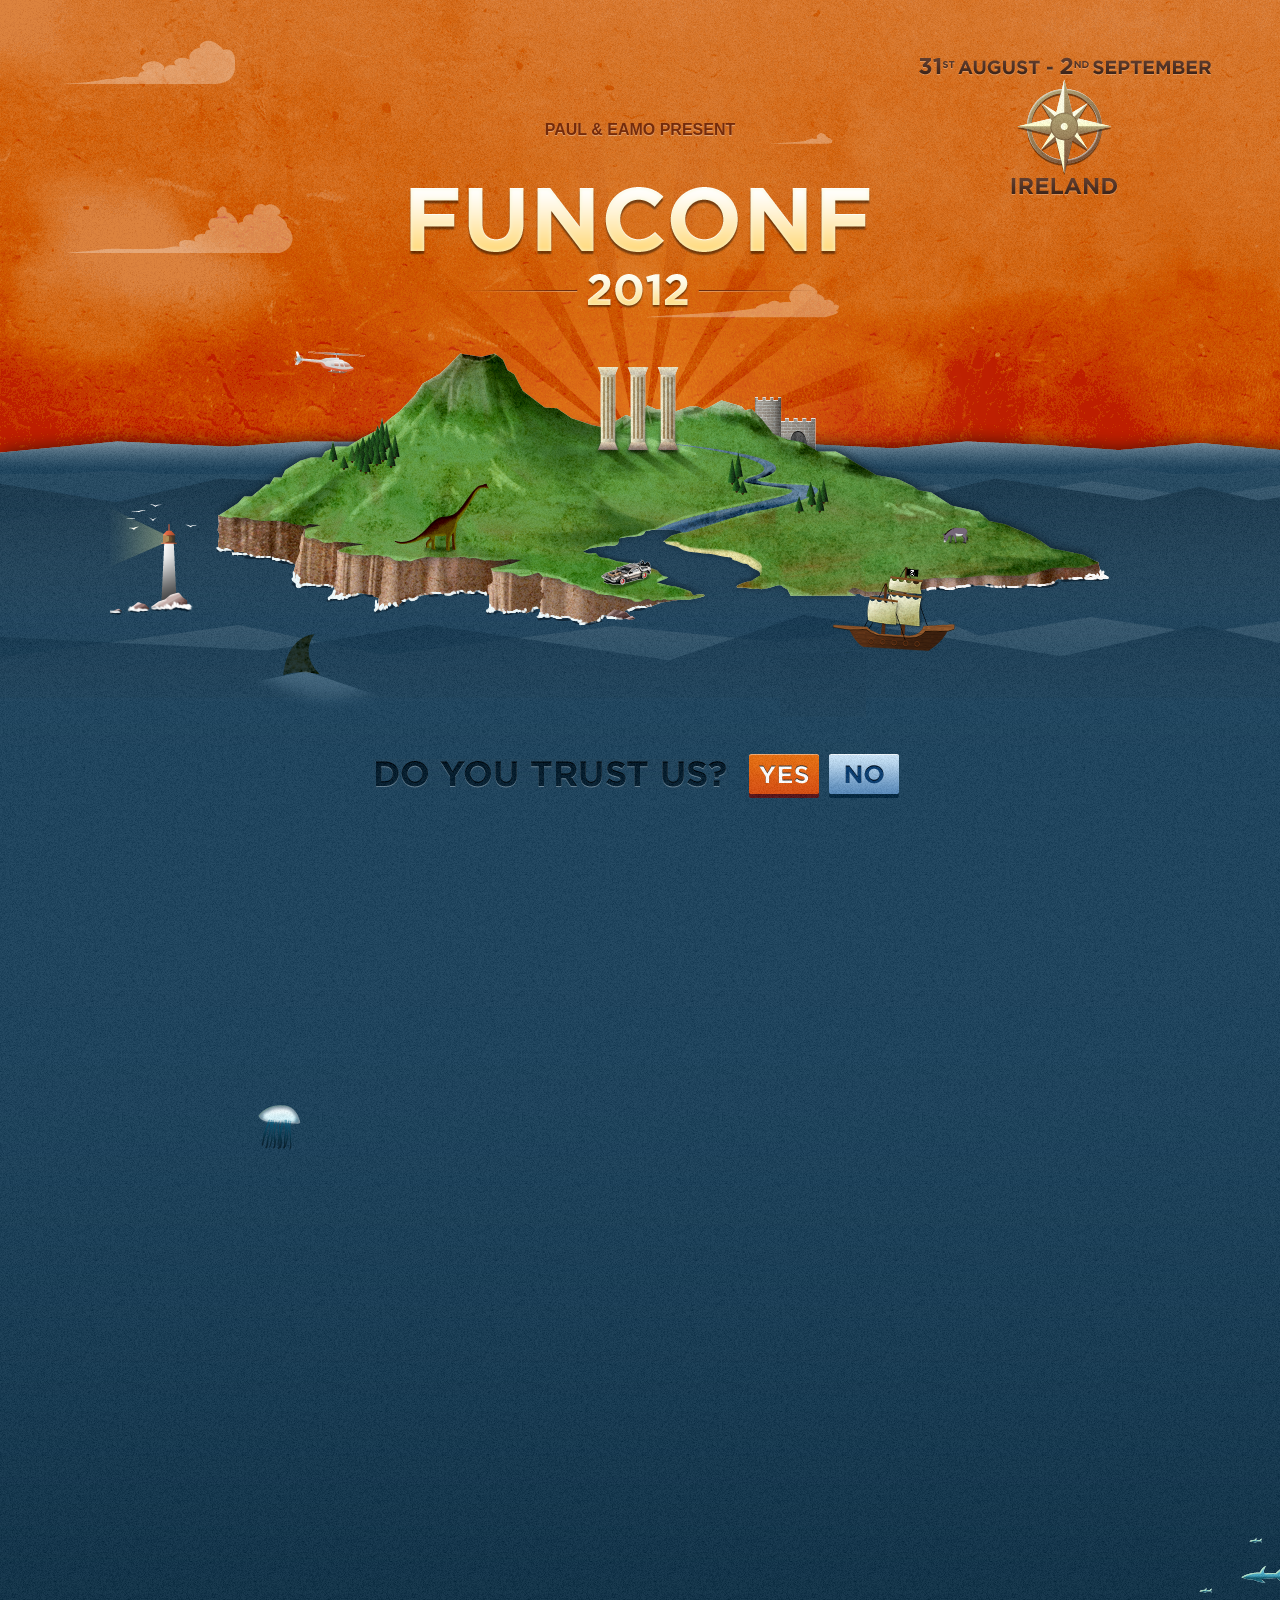
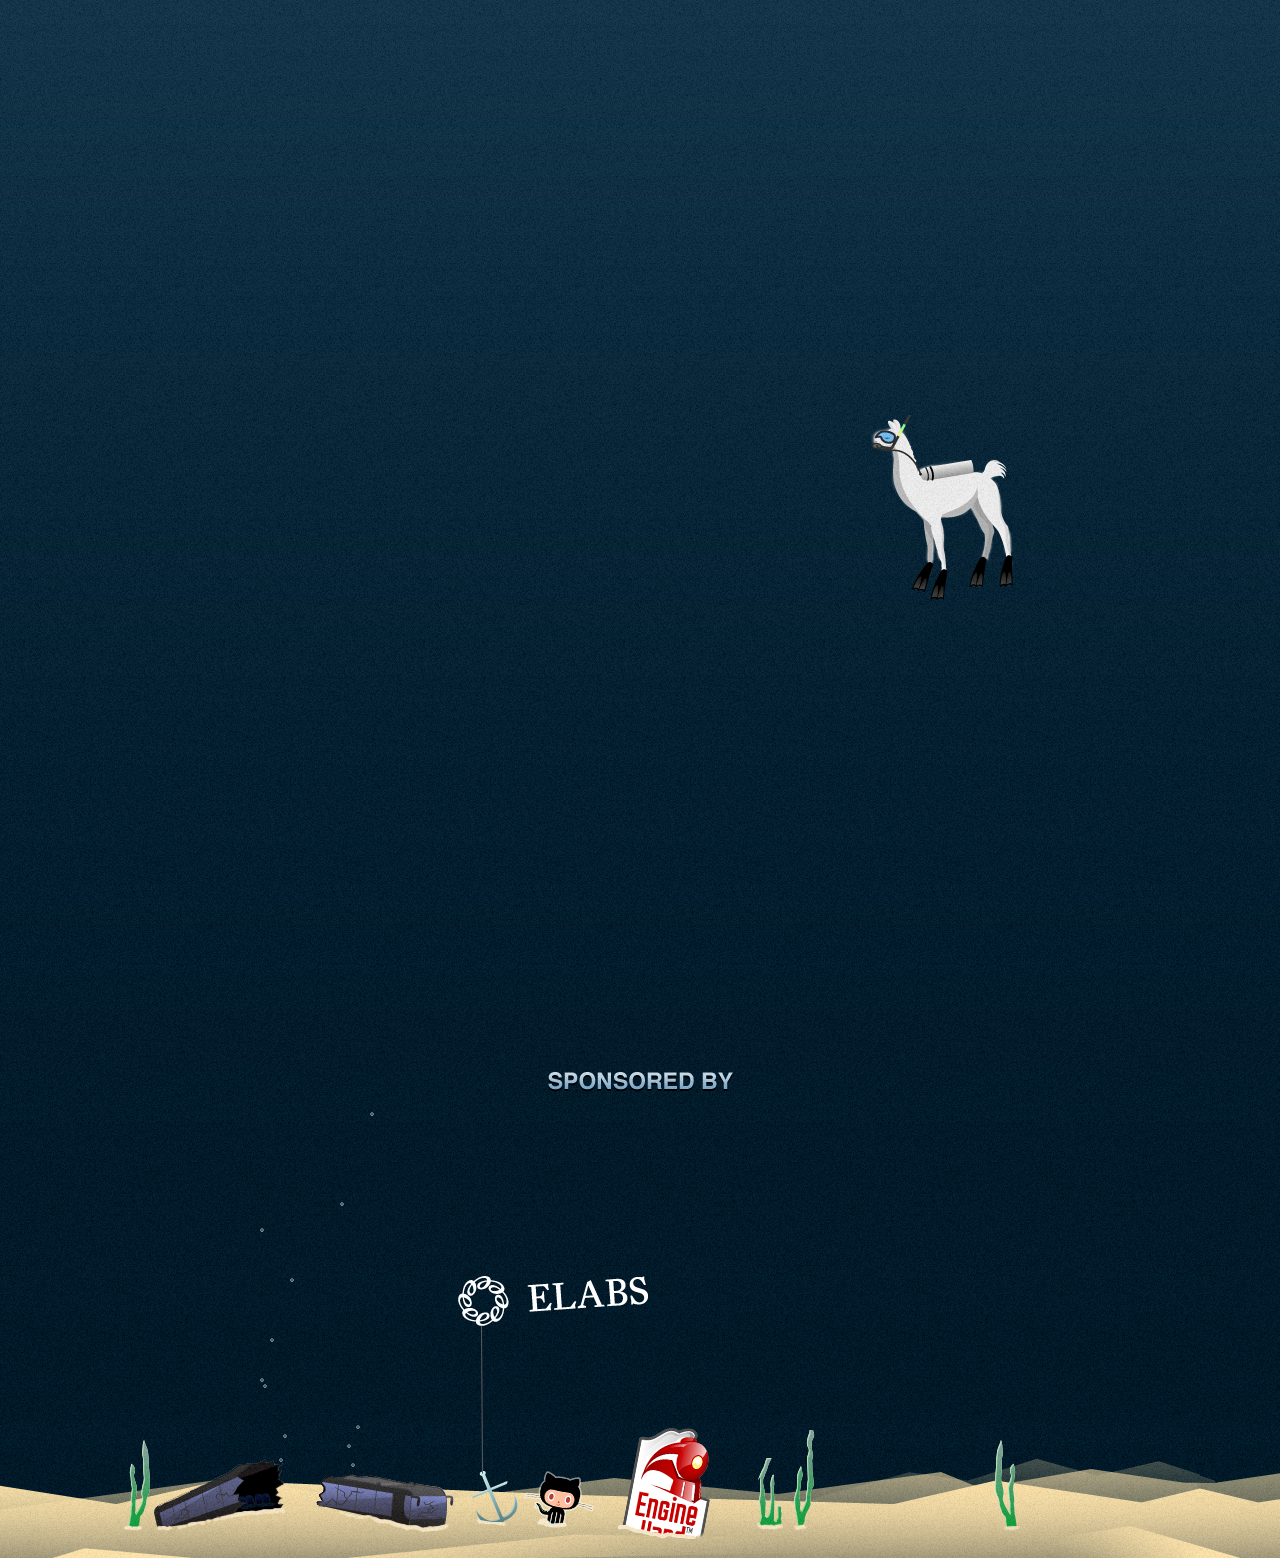
==== index.html @ 3bd1b0ac "funconf iii site with holding in a subdir" ====
<!doctype html>
<!--[if lt IE 7]> <html class="no-js lt-ie9 lt-ie8 lt-ie7" lang="en"> <![endif]-->
<!--[if IE 7]>    <html class="no-js lt-ie9 lt-ie8" lang="en"> <![endif]-->
<!--[if IE 8]>    <html class="no-js lt-ie9" lang="en"> <![endif]-->
<!--[if gt IE 8]><!--> <html class="no-js" lang="en"> <!--<![endif]-->
<head>
  
  <!--
   _______  __    __  .__   __.   ______   ______   .__   __.  _______     __   __   __  
  |   ____||  |  |  | |  \ |  |  /      | /  __  \  |  \ |  | |   ____|   |  | |  | |  | 
  |  |__   |  |  |  | |   \|  | |  ,----'|  |  |  | |   \|  | |  |__      |  | |  | |  | 
  |   __|  |  |  |  | |  . `  | |  |     |  |  |  | |  . `  | |   __|     |  | |  | |  | 
  |  |     |  `--'  | |  |\   | |  `----.|  `--'  | |  |\   | |  |        |  | |  | |  | 
  |__|      \______/  |__| \__|  \______| \______/  |__| \__| |__|        |__| |__| |__|
  
  Ireland, 31st August to 2nd September 2012
  Tickets: https://tito.io/:funconf-iii
  
  We <3 @voodootikigod
  
  -->
  
  <meta charset="utf-8">

  <meta http-equiv="X-UA-Compatible" content="IE=edge,chrome=1">

  <title>Funconf III &middot; 2012</title>
  <meta name="description" content="A mysterious tech conference in Ireland - 31st August to 2nd September 2012">

  <meta name="viewport" content="width=device-width">

  <link rel="stylesheet" href="css/style.css">

  <script src="js/libs/modernizr-2.5.0.min.js"></script>
</head>
<body>
  <!--[if lt IE 7]><p class=chromeframe>Your browser is <em>ancient!</em> <a href="http://browsehappy.com/">Upgrade to a different browser</a> or <a href="http://www.google.com/chromeframe/?redirect=true">install Google Chrome Frame</a> to experience this site.</p><![endif]-->
  
  <div id="container">
    <div id="whiteout"></div>
    <div id="whiteout-full"></div>
    <div id="delorean-container">
      <img id="delorean2" src="im/delorean2.png" />
    </div>
    <div id="sky">
      <p><a href="http://twitter.com/paulca">Paul</a> &amp; <a href="http://twitter.com/eamonleonard">Eamo</a> present</p>
      <h1><img src="im/funconf.png" alt="FUNCONF 2012" /></h1>
      <img id="compass" src="im/compass.png" alt="31st August to 2nd September, Ireland" />
      <img id="cloud-medium" class="clouds" src="im/cloud-medium.png" alt="" />
      <img id="cloud-small" class="clouds" src="im/cloud-small.png" alt="" />
      <img id="cloud-bigger" class="clouds" src="im/cloud-bigger.png" alt="" />
      <img id="cloud-big" class="clouds" src="im/cloud-big.png" alt="" />
      <img id="burst" class="rotateburst" src="im/burst.png" alt="" />
      <img id="helicopter" src="im/helicopter.png" alt="" />
    </div>
    
    <div id="horizon"></div>
    
    <div id="sea">
      <img id="the-island" src="im/the-island.png" alt="" />
      <img id="the-island-wash" src="im/the-island-wash.png" alt=""/>
      <img id="smoke" src="im/smoke.png" alt="" />
      <img id="seagulls" class="lighthouse-cluster" src="im/seagulls.png" alt="" />
      <img id="lighthouse" class="lighthouse-cluster" src="im/lighthouse.png" alt="" />
      <img id="lighthouse-wash" class="lighthouse-cluster" src="im/lighthouse-wash.png" alt="" />
      <img id="lighthouse-light" class="lighthouse-cluster" src="im/lighthouse-light.png" alt="" />
      <img id="delorean-shadow" src="im/delorean-shadow.png" alt="" />
      <img id="delorean" src="im/delorean.png" alt="" />
      <img id="ship" src="im/ship.png" alt="" />
      <img id="tentacle" src="im/tentacle.png" alt="" />
      <img id="tentacle-sea" src="im/tentacle-sea.png" alt="" />
      <div id="waves">
        <img id="fin" src="im/fin.png" alt="" />
      </div>
      <div id="yes-no">
        <img id="doyoutrustus" src="im/doyoutrustus.png" alt="Do you trust us?">
        <a id="yes" class="ir" href="#">Yes</a>
        <a id="no" class="ir" href="#">No</a>
      </div>
      <img id="ticket-waves" src="im/ticket-waves.png" alt="" />
      <div id="tickets">
        <p>Your ticket includes food, drink and accommodation for the two nights</p>
        <div id="tito-register-form"></div>
      </div>
      <div id="fishies">
        <img id="fish1" class="fish" src="im/fish1.png" alt="" />
        <img id="fish2" class="fish" src="im/fish2.png" alt="" />
      </div>
      <img id="jellyfish" src="im/jellyfish.png" alt="" />
      <img id="llama-bubbles" src="im/llama-bubbles.png" alt="" />
      <img id="llama" src="im/llama.png" alt="" />
      <img id="sponsored-by" src="im/sponsored-by.png" alt="Sponsored by" />
    </div>
    
    <div id="seabed">
      <img id="bubbles1" src="im/bubbles1.png" alt="" />
      <img id="bubbles2" class="bubbles" src="im/bubbles2.png" alt="" />
      <img id="bubbles3" class="bubbles" src="im/bubbles3.png" alt="" />
      <a id="engineyard" href="http://engineyard.com/"><img src="im/engineyard.png" alt="Engine Yard logo" /></a>
      <img id="engineyard-sand" src="im/engineyard-sand.png" alt="" />
      <a id="octocat" href="http://github.com/"><img src="im/octocat.png" alt="GitHub logo" /></a>
      <img id="octocat-sand" src="im/octocat-sand.png" />
      <img id="elabs-anchor" src="im/elabs-anchor.png" />
      <a id="elabs" href="http://elabs.se/"><img src="im/elabs.png" alt="Elabs logo" /></a>
      <img id="sand" src="im/sand.png" alt="" />
    </div>
  
  </div>

  <script src="//ajax.googleapis.com/ajax/libs/jquery/1.7.1/jquery.min.js"></script>
  <script>window.jQuery || document.write('<script src="js/libs/jquery-1.7.1.min.js"><\/script>')</script>
  
  <script src="https://tito.io/:funconf-iii.js"></script>

  <script src="js/plugins.js"></script>
  <script src="js/script.js"></script>
  
  <!-- Analytics -->
  <script type="text/javascript">
    var _gauges = _gauges || [];
    (function() {
      var t   = document.createElement('script');
      t.type  = 'text/javascript';
      t.async = true;
      t.id    = 'gauges-tracker';
      t.setAttribute('data-site-id', '4f7754eff5a1f579f6000001');
      t.src = '//secure.gaug.es/track.js';
      var s = document.getElementsByTagName('script')[0];
      s.parentNode.insertBefore(t, s);
    })();
  </script>
</body>
</html>
---- css/style.css ----
/* HTML5 ✰ Boilerplate
 * ==|== normalize ==========================================================
 */

article, aside, details, figcaption, figure, footer, header, hgroup, nav, section { display: block; }
audio, canvas, video { display: inline-block; *display: inline; *zoom: 1; }
audio:not([controls]) { display: none; }
[hidden] { display: none; }

html { font-size: 100%; overflow-y: scroll; -webkit-text-size-adjust: 100%; -ms-text-size-adjust: 100%; }
body { margin: 0; font-size: 13px; line-height: 1.231; }
body, button, input, select, textarea { font-family: sans-serif; color: #222; }

::-moz-selection { background: #c56f3e; color: #fff; text-shadow: none; }
::selection { background: #c56f3e; color: #fff; text-shadow: none; }

a { color: #00e; }
a:visited { color: #551a8b; }
a:hover { color: #06e; }
a:focus { outline: thin dotted; }
a:hover, a:active { outline: 0; }

abbr[title] { border-bottom: 1px dotted; }
b, strong { font-weight: bold; }
blockquote { margin: 1em 40px; }
dfn { font-style: italic; }
hr { display: block; height: 1px; border: 0; border-top: 1px solid #ccc; margin: 1em 0; padding: 0; }
ins { background: #ff9; color: #000; text-decoration: none; }
mark { background: #ff0; color: #000; font-style: italic; font-weight: bold; }
pre, code, kbd, samp { font-family: monospace, monospace; _font-family: 'courier new', monospace; font-size: 1em; }
pre { white-space: pre; white-space: pre-wrap; word-wrap: break-word; }
q { quotes: none; }
q:before, q:after { content: ""; content: none; }
small { font-size: 85%; }
sub, sup { font-size: 75%; line-height: 0; position: relative; vertical-align: baseline; }
sup { top: -0.5em; }
sub { bottom: -0.25em; }
ul, ol { margin: 1em 0; padding: 0 0 0 40px; }
dd { margin: 0 0 0 40px; }
nav ul, nav ol { list-style: none; list-style-image: none; margin: 0; padding: 0; }
img { border: 0; -ms-interpolation-mode: bicubic; vertical-align: middle; }
svg:not(:root) { overflow: hidden; }
figure { margin: 0; }

form { margin: 0; }
fieldset { border: 0; margin: 0; padding: 0; }
label { cursor: pointer; }
legend { border: 0; *margin-left: -7px; padding: 0; }
button, input, select, textarea { font-size: 100%; margin: 0; vertical-align: baseline; *vertical-align: middle; }
button, input { line-height: normal; *overflow: visible; }
table button, table input { *overflow: auto; }
button, input[type="button"], input[type="reset"], input[type="submit"] { cursor: pointer; -webkit-appearance: button; }
input[type="checkbox"], input[type="radio"] { box-sizing: border-box; }
input[type="search"] { -webkit-appearance: textfield; -moz-box-sizing: content-box; -webkit-box-sizing: content-box; box-sizing: content-box; }
input[type="search"]::-webkit-search-decoration { -webkit-appearance: none; }
button::-moz-focus-inner, input::-moz-focus-inner { border: 0; padding: 0; }
textarea { overflow: auto; vertical-align: top; resize: vertical; }
input:valid, textarea:valid {  }
input:invalid, textarea:invalid { background-color: #f0dddd; }

table { border-collapse: collapse; border-spacing: 0; }
td { vertical-align: top; }

/* ==|== animation keyframes ================================================
   ========================================================================== */

@-webkit-keyframes kf-burst {
  from {-webkit-transform:rotate(0deg);}
  to {-webkit-transform:rotate(360deg);}
}

@-moz-keyframes kf-burst {
  from {-moz-transform:rotate(0deg);}
  to {-moz-transform:rotate(360deg);}
}

@-webkit-keyframes kf-bubbles {
  from {top:-275px; opacity:0;}
  20% {opacity:1;}
  75% {opacity:0;}
  to {top:-495px;opacity:0;}
}

@-moz-keyframes kf-bubbles {
  from {top:-275px; opacity:0;}
  20% {opacity:1;}
  75% {opacity:0;}
  to {top:-495px;opacity:0;}
}

@-webkit-keyframes kf-cloud-big {
  from {left:50%;}
  to {left:100%;}
}

@-moz-keyframes kf-cloud-big {
  from {left:50%;}
  to {left:100%;}
}

@-webkit-keyframes kf-cloud-bigger {
  from {left:5%;}
  to {left:100%;}
}

@-moz-keyframes kf-cloud-bigger {
  from {left:5%;}
  to {left:100%;}
}

@-webkit-keyframes kf-cloud-medium {
  from {left:20%;}
  to {left:100%;}
}

@-moz-keyframes kf-cloud-medium {
  from {left:20%;}
  to {left:100%;}
}

@-webkit-keyframes kf-cloud-small {
  from {left:60%;}
  to {left:100%;}
}

@-moz-keyframes kf-cloud-small {
  from {left:60%;}
  to {left:100%;}
}

@-webkit-keyframes kf-delorean {
  from {margin-left:-40px;top:55px;}
  50% {margin-left:-40px;top:20px;}
  to {margin-left:-1500px;top:-170px;}
}

@-moz-keyframes kf-delorean {
  from {margin-left:-40px;top:55px;}
  50% {margin-left:-40px;top:20px;}
  to {margin-left:-1500px;top:-170px;}
}

@-webkit-keyframes kf-delorean2 {
  from {margin-left:-100%;}
  80% {margin-left:-100%;top:350px;}
  to {margin-left:100%;top:150px;}
}

@-moz-keyframes kf-delorean2 {
  from {margin-left:-100%;}
  80% {margin-left:-100%;top:350px;}
  to {margin-left:100%;top:150px;}
}

@-webkit-keyframes kf-delorean-container {
  from {z-index:0;}
  20% {z-index:2000;}
  80% {z-index:2000;}
  to {z-index:0;}
}

@-moz-keyframes kf-delorean-container {
  from {z-index:0;}
  20% {z-index:2000;}
  80% {z-index:2000;}
  to {z-index:0;}
}

@-webkit-keyframes kf-delorean-shadow {
  from {margin-left:-35px;}
  50% {margin-left:-35px;}
  to {margin-left:-1500px;}
}

@-moz-keyframes kf-delorean-shadow {
  from {margin-left:-35px;}
  50% {margin-left:-35px;}
  to {margin-left:-1500px;}
}

@-webkit-keyframes kf-elabs {
  from {-webkit-transform:rotate(0deg);-webkit-transform-origin: 0 100%;}
  to {-webkit-transform:rotate(-5deg);-webkit-transform-origin: 0 100%;}
}

@-moz-keyframes kf-elabs {
  from {-moz-transform:rotate(0deg);-moz-transform-origin: 0 100%;}
  to {-moz-transform:rotate(-5deg);-moz-transform-origin: 0 100%;}
}

@-webkit-keyframes kf-fadeout {
  from {opacity:1;}
  90% {opacity:1;}
  to {opacity:0;}
}

@-moz-keyframes kf-fadeout {
  from {opacity:1;}
  90% {opacity:1;}
  to {opacity:0;}
}

@-webkit-keyframes kf-fish {
  from {right:-20%;}
  to {right:120%;}
}

@-moz-keyframes kf-fish {
  from {right:-20%;}
  to {right:120%;}
}

@-webkit-keyframes kf-helicopter {
  from {top:350px;}
  50% {top:345px;}
  to {top:350px;}
}

@-moz-keyframes kf-helicopter {
  from {top:350px;}
  50% {top:345px;}
  to {top:350px;}
}

@-webkit-keyframes kf-jellyfish {
  from {top:595px;}
  50% {top:600px;}
  to {top:605px;}
}

@-moz-keyframes kf-jellyfish {
  from {top:595px;}
  50% {top:600px;}
  to {top:605px;}
}

@-webkit-keyframes kf-lighthouse-light {
  from {-webkit-transform:rotateY(0deg);}
  to {-webkit-transform:rotateY(360deg);}
}

@-moz-keyframes kf-lighthouse-light {
  from {-moz-transform:rotateY(0deg);}
  to {-moz-transform:rotateY(360deg);}
}

@-webkit-keyframes kf-llama {
  from {top:1510px;}
  50% {top:1520px;}
  to {top:1510px;}
}

@-moz-keyframes kf-llama {
  from {top:1510px;}
  50% {top:1520px;}
  to {top:1510px;}
}

@-webkit-keyframes kf-llama-bubbles {
  from {top:1346px; opacity:0;}
  20% {opacity:1;}
  75% {opacity:0;}
  to {top:1206px;opacity:0;}
}

@-moz-keyframes kf-llama-bubbles {
  from {top:1300px;opacity:0;}
  10% {opacity:1;}
  75% {opacity:0;}
  to {top:1106px;opacity:0;}
}

@-webkit-keyframes kf-shake {
  from {margin-left:-468px;top:-230px;}
  50% {margin-left:-470px;top:-231px;}
  to {margin-left:-466px;top:-230px;}
}

@-moz-keyframes kf-shake {
  from {margin-left:-468px;top:-230px;}
  50% {margin-left:-470px;top:-231px;}
  to {margin-left:-466px;top:-230px;}
}

@-webkit-keyframes kf-smoke {
  from {top:-130px;opacity:1;}
  90% {opacity:1;}
  to {top:-210px;opacity:0;}
}

@-moz-keyframes kf-smoke {
  from {top:-130px;opacity:1;}
  90% {opacity:1;}
  to {top:-210px;opacity:0;}
}

@-webkit-keyframes kf-shake2 {
  from {margin-left:-40px;}
  50% {margin-left:-42px;}
  to {margin-left:-38px;}
}

@-moz-keyframes kf-shake2 {
  from {margin-left:-40px;}
  50% {margin-left:-42px;}
  to {margin-left:-38px;}
}

@-webkit-keyframes kf-ship {
  from {-webkit-transform:rotate(0deg);}
  25% {-webkit-transform:rotate(-5deg);}
  75% {-webkit-transform:rotate(0deg);}
  to {-webkit-transform:rotate(5deg);}
}

@-moz-keyframes kf-ship {
  from {-moz-transform:rotate(0deg);}
  25% {-moz-transform:rotate(-5deg);}
  75% {-moz-transform:rotate(0deg);}
  to {-moz-transform:rotate(5deg);}
}

@-webkit-keyframes kf-tentacle {
  from {top:139px;-webkit-transform:rotate(0deg);}
  80% {top:139px;-webkit-transform:rotate(0deg);}
  90% {top:49px;-webkit-transform:rotate(0deg);}
  99% {top:49px;-webkit-transform:rotate(0deg);}
  to {top:49px;-webkit-transform:rotate(5deg);}
}

@-moz-keyframes kf-tentacle {
  from {top:139px;-moz-transform:rotate(0deg);}
  80% {top:139px;-moz-transform:rotate(0deg);}
  90% {top:49px;-moz-transform:rotate(0deg);}
  99% {top:49px;-moz-transform:rotate(0deg);}
  to {top:49px;-moz-transform:rotate(5deg);}
}

@-webkit-keyframes kf-ticket {
  from {top:280px;opacity:0;}
  50% {top:280px;opacity:0;}
  51% {opacity:1;}
  to {top:-170px;}
}

@-moz-keyframes kf-ticket {
  from {top:280px;opacity:0;}
  50% {top:280px;opacity:0;}
  51% {opacity:1;}
  to {top:-170px;}
}

@-webkit-keyframes kf-ticket-waves {
  from {opacity:0;}
  to {opacity:1;}
}

@-moz-keyframes kf-ticket-waves {
  from {opacity:0;}
  to {opacity:1;}
}

@-webkit-keyframes kf-wash {
  from {opacity:0;}
  80% {opacity:1;}
  to {opacity:0;}
}

@-moz-keyframes kf-wash {
  from {opacity:0;}
  80% {opacity:1;}
  to {opacity:0;}
}

@-webkit-keyframes kf-whiteout {
  from {opacity:0;z-index:1000;}
  5% {opacity:.2;}
  10% {opacity:0;}
  20% {opacity:.4;}
  30% {opacity:.2;}
  50% {opacity:1;}
  to {opacity:1;z-index:1000;}
}

@-moz-keyframes kf-whiteout {
  from {opacity:0;z-index:1000;}
  5% {opacity:.2;}
  10% {opacity:0;}
  20% {opacity:.4;}
  30% {opacity:.2;}
  50% {opacity:1;}
  to {opacity:1;z-index:1000;}
}

@-webkit-keyframes kf-whiteout-full {
  from {opacity:0;z-index:1000;}
  90% {opacity:1;}
  95% {opacity:1;z-index:1000;}
  to {opacity:0;z-index:0;}
}

@-moz-keyframes kf-whiteout-full {
  from {opacity:0;z-index:1000;}
  80% {opacity:1;}
  90% {opacity:1;z-index:1000;}
  to {opacity:0;z-index:0;}
}


/* ==|== primary styles =====================================================
   ========================================================================== */
   
html, body {
  background: #c56f3e;
  height: 100%;
  margin: 0;
  padding: 0;
}

#container {
  height: 3158px;
  min-width: 1100px;
  overflow: hidden;
  width: 100%;
}

#whiteout {
  background: transparent -moz-radial-gradient(#fff, #fff 50%, transparent) no-repeat scroll 0 -1070px;
  background: transparent -webkit-radial-gradient(#fff, #fff 50%, transparent) no-repeat scroll 0 -1070px;
  height: 3158px;
  left: 0;
  min-width: 1100px;
  opacity: 0;
  position: absolute;
  top: 0;
  width: 100%;
  z-index: 0;
}

#whiteout-full {
  background: #fff;
  height: 3158px;
  left: 0;
  min-width: 1100px;
  opacity: 0;
  position: absolute;
  top: 0;
  width: 100%;
  z-index: 0;
}

#sky {
  background: transparent url(../im/sky-long.gif) repeat-x scroll 0 0;
  height: 453px;
  overflow: hidden;
  position: relative;
  z-index: 1;
}

#sky p, #sky p a, #sky p a:hover, #sky p a:visited {
  color: #742b0b;
  font-size: 16px;
  font-weight: bold;
  margin-top: 120px;
  position: relative;
  text-align: center;
  text-decoration: none;
  text-shadow: 0 1px 1px rgba(255,255,255,0.4);
  text-transform: uppercase;
  z-index: 18;
}

#sky h1 {
  left: 50%;
  margin: 0 0 0 -238px;
  position: absolute;
  top: 180px;
  z-index: 20;
}

#sky #compass {
  position: absolute;
  right: 5%;
  top: 50px;
  z-index: 19;
}

#sky #burst {
  display: block;
  left: 50%;
  margin: 0 0 0 -394px;
  position: absolute;
  top: 60px;
  z-index: 2;
  
  /* animation */
    -webkit-animation-name: kf-burst;
    -moz-animation-name: kf-burst;
    -webkit-animation-duration: 200s;
    -moz-animation-duration: 200s;
    -webkit-animation-iteration-count: infinite;
    -moz-animation-iteration-count: infinite;
    -webkit-animation-timing-function: linear;
    -moz-animation-timing-function: linear;
}

.clouds {
   /* animation */
  -webkit-animation-duration: 700s;
  -moz-animation-duration: 700s;
  -webkit-animation-iteration-count: infinite;
  -moz-animation-iteration-count: infinite;
  -webkit-animation-timing-function: linear;
  -moz-animation-timing-function: linear;
}

#sky #cloud-medium {
   left: 5%;
   position: absolute;
   top: 40px;
   z-index: 3;
   
   /* animation */
     -webkit-animation-name: kf-cloud-medium;
     -moz-animation-name: kf-cloud-medium;
}

#sky #cloud-small {
   left: 60%;
   position: absolute;
   top: 130px;
   z-index: 3;
   
   /* animation */
     -webkit-animation-name: kf-cloud-small;
     -moz-animation-name: kf-cloud-small;
}

#sky #cloud-bigger {
   left: 5%;
   position: absolute;
   top: 200px;
   z-index: 3;
   
   /* animation */
     -webkit-animation-name: kf-cloud-bigger;
     -moz-animation-name: kf-cloud-bigger;
}

#sky #cloud-big {
   left: 50%;
   position: absolute;
   top: 280px;
   z-index: 3;
   
   /* animation */
     -webkit-animation-name: kf-cloud-big;
     -moz-animation-name: kf-cloud-big;
}

#sky #helicopter {
  left: 50%;
  margin-left: -350px;
  position: absolute;
  top: 350px;
  
  /* animation */
    -webkit-animation-name: kf-helicopter;
    -moz-animation-name: kf-helicopter;
    -webkit-animation-duration: 5s;
    -moz-animation-duration: 5s;
    -webkit-animation-iteration-count: infinite;
    -moz-animation-iteration-count: infinite;
    -webkit-animation-timing-function: linear;
    -moz-animation-timing-function: linear;
}

#horizon {
  background: transparent url(../im/horizon.png) repeat-x scroll 0 0;
  height: 82px;
  margin-top: -30px;
  margin-bottom: -1px;
  position: relative;
  z-index: 10;
}

#sea {
  background: transparent url(../im/sea-slice.png) repeat-x scroll 0 0;
  height: 2521px;
  margin: 0 0 -1px 0;
  position: relative;
  z-index: 10;
}

.lighthouse-cluster  {
  position: absolute;
  left: 50%;
  margin-left: -530px;
  z-index: 20;
}

#lighthouse-wash {
  /* animation */
    -webkit-animation-name: kf-wash;
    -moz-animation-name: kf-wash;
    -webkit-animation-duration: 5s;
    -moz-animation-duration: 5s;
    -webkit-animation-iteration-count: infinite;
    -moz-animation-iteration-count: infinite;
    -webkit-animation-timing-function: linear;
    -moz-animation-timing-function: linear;
}

#lighthouse-light {
  /* animation */
    -webkit-animation-name: kf-lighthouse-light;
    -moz-animation-name: kf-lighthouse-light;
    -webkit-animation-duration: 10s;
    -moz-animation-duration: 10s;
    -webkit-animation-iteration-count: infinite;
    -moz-animation-iteration-count: infinite;
    -webkit-animation-timing-function: linear;
    -moz-animation-timing-function: linear;
}

#the-island, #the-island-wash {
  left: 50%;
  margin-left: -468px;
  position: absolute;
  top: -230px;
  z-index: 50;
}

#smoke {
  left: 50%;
  margin-left: -180px;
  opacity: 0;
  position: absolute;
  top: -130px;
  
  /* animation */
    -webkit-animation-name: kf-smoke;
    -moz-animation-name: kf-smoke;
    -webkit-animation-duration: 8s;
    -moz-animation-duration: 8s;
    -webkit-animation-iteration-count: infinite;
    -moz-animation-iteration-count: infinite;
    -webkit-animation-timing-function: linear;
    -moz-animation-timing-function: linear;
}

#the-island-wash {
  /* animation */
    -webkit-animation-name: kf-wash;
    -moz-animation-name: kf-wash;
    -webkit-animation-duration: 5s;
    -moz-animation-duration: 5s;
    -webkit-animation-iteration-count: infinite;
    -moz-animation-iteration-count: infinite;
    -webkit-animation-timing-function: linear;
    -moz-animation-timing-function: linear;
}

#ship {
  position: absolute;
  left: 50%;
  margin-left: 190px;
  top: 60px;
  z-index: 52;
  
  /* animation */
    -webkit-animation-name: kf-ship;
    -moz-animation-name: kf-ship;
    -webkit-animation-duration: 10s;
    -moz-animation-duration: 10s;
    -webkit-animation-iteration-count: infinite;
    -moz-animation-iteration-count: infinite;
    -webkit-animation-timing-function: linear;
    -moz-animation-timing-function: linear;
    -webkit-animation-direction: alternate;
    -moz-animation-direction: alternate;
}

#tentacle {
  position: absolute;
  left: 50%;
  margin-left: 150px;
  top: 139px;
  z-index: 50;
  
  /* animation */
    -webkit-animation-name: kf-tentacle;
    -moz-animation-name: kf-tentacle;
    -webkit-animation-duration: 8s;
    -moz-animation-duration: 8s;
    -webkit-animation-iteration-count: infinite;
    -moz-animation-iteration-count: infinite;
    -webkit-animation-timing-function: linear;
    -moz-animation-timing-function: linear;
    -webkit-animation-direction: alternate;
    -moz-animation-direction: alternate;
}

#tentacle-sea {
  position: absolute;
  left: 50%;
  margin-left: 140px;
  top: 128px;
  z-index: 51;
}

#delorean {
  left: 50%;
  margin-left: -40px;
  position: absolute;
  top: 55px;
  z-index: 100;
}

#delorean-shadow {
  left: 50%;
  margin-left: -35px;
  position: absolute;
  top: 68px;
  z-index: 99;
}

#delorean-container {
  height: 450px;
  left: 0;
  min-width: 1100px;
  overflow: hidden;
  position: absolute;
  top: 0;
  width: 100%;
  z-index: 0;
}

#delorean2 {
  left: 50%;
  margin-left: -100%;
  position: absolute;
  top: 250px;
  z-index: 1200;
}

#waves {
  background: transparent url(../im/waves.png) repeat-x scroll 0 0;
  height: 224px;
  position: relative;
  top: -30px;
  z-index: 10;
}

#fin {
  left: 15%;
  position: relative;
  top: 150px;
}

#yes-no {
  left: 50%;
  margin-left: -267px;
  position: absolute;
  top: 250px;
  z-index: 300;
}

#yes-no img {
  float: left;
  padding: 5px 20px 0 0;
}

#yes, #no {
  display: inline-block;
  float: left;
  height: 44px;
  width: 70px;
}

#yes {
  background: transparent url(../im/yes-no.png) no-repeat scroll 0 -41px;
  margin-right: 10px;
}

#yes:active {
  background: transparent url(../im/yes-no.png) no-repeat scroll 0 0;
  height: 41px;
  position: relative;
  top: 3px;
}

#no {
  background: transparent url(../im/yes-no.png) no-repeat scroll -70px -41px;
}

#no:active {
  background: transparent url(../im/yes-no.png) no-repeat scroll -70px 0;
  height: 41px;
  position: relative;
  top: 3px
}

#tickets {
  background: transparent url(../im/ticket.png) no-repeat scroll 0 0;
  left: 50%;
  height: 454px;
  opacity: 0;
  position: absolute;
  margin-left: -290px;
  top: 280px;
  width: 580px;
  z-index: 100;
}

#tickets p {
  color: #4c431c;
  font-size: 1.1em;
  font-weight: bold;
  text-align: center;
  text-shadow: 0 1px 0 rgba(255,255,255,0.5);
  text-transform: uppercase;
  width: 400px;
}

#tickets > p {
  margin: 300px auto 0;
}

#tickets #tito-register-form {
  left: 50%;
  margin-left: -250px;
  position: absolute;
  top: 370px;
  width: 500px;
}

#tickets #tito-register-form p {
  margin: 20px auto 0;
}

#tickets #tito-register-form .ticket-name {
  display: none;
}

#tickets #tito-register-form .tickets-purchase-wrap dl.ticket,
#tickets #tito-register-form .tickets-purchase-wrap dl.ticket dt,
#tickets #tito-register-form .tickets-purchase-wrap dl.ticket dd,
#tickets #tito-register-form .tickets-purchase-wrap > div,
#tickets #tito-register-form .tickets-purchase-wrap > div > input {
  float: left;
  margin: 0;
  padding: 0;
}

#tickets #tito-register-form .tickets-purchase-wrap fieldset.buttons {
  float: right;
}

#tickets #tito-register-form .tickets-purchase-wrap dl.ticket dd.ticket-price:before {
  content: "Number of tickets @";
}

#tickets #tito-register-form .tickets-purchase-wrap dl.ticket dd.ticket-price {
  color: #4c431c;;
  font-size: 1.3em;
  font-weight: bold;
  padding: 14px 20px 14px 0;
  text-shadow: 0 1px 0 rgba(255,255,255,0.5);
  text-transform: uppercase;
}

#tickets #tito-register-form .tickets-purchase-wrap input#ticket_0 {
  background: transparent url(../im/ticket-quantity.png) no-repeat scroll 0 0;
  border: none;
  font-size: 1.5em;
  padding: 12px 0;
  text-align: center;
  width: 60px;
}

#tickets #tito-register-form .tickets-purchase-wrap fieldset.buttons input {
  background: transparent url(../im/ticket-order.png) no-repeat scroll 0 -41px;
  border: none;
  height: 44px;
  text-indent: -99999px;
  width: 140px;
}

#tickets #tito-register-form .tickets-purchase-wrap fieldset.buttons input:active {
  background: transparent url(../im/ticket-order.png) no-repeat scroll 0 0;
  height: 41px;
  position: relative;
  top: 3px;
}

#ticket-waves {
  left: 50%;
  margin-left: -600px;
  opacity: 0;
  position: absolute;
  top: 248px;
  z-index: 200;
}

#seabed {
  background: transparent url(../im/seabed.png) repeat-x scroll 0 0;
  bottom: 0;
  height: 135px;
  position: relative;
  z-index: 10;
}

.fish {
  position: absolute;
  right: -20%;
  top: 1000px;
  
  /* animation */
     -webkit-animation-name: kf-fish;
     -moz-animation-name: kf-fish;
}

#fish1 {
  /* animation */
    -webkit-animation-duration: 10s;
    -moz-animation-duration: 10s;
    -webkit-animation-delay: .5s;
    -moz-animation-delay: .5s;
    -webkit-animation-iteration-count: infinite;
    -moz-animation-iteration-count: infinite;
    -webkit-animation-timing-function: linear;
    -moz-animation-timing-function: linear;
}

#fish2 {  
  /* animation */
     -webkit-animation-duration: 12s;
     -moz-animation-duration: 12s;
     -webkit-animation-iteration-count: infinite;
     -moz-animation-iteration-count: infinite;
     -webkit-animation-timing-function: linear;
     -moz-animation-timing-function: linear;
}

#jellyfish {
  position: absolute;
  left: 20%;
  top: 600px;
  
  /* animation */
     -webkit-animation-name: kf-jellyfish;
     -moz-animation-name: kf-jellyfish;
     -webkit-animation-duration: 2s;
     -moz-animation-duration: 2s;
     -webkit-animation-iteration-count: infinite;
     -moz-animation-iteration-count: infinite;
     -webkit-animation-timing-function: linear;
     -moz-animation-timing-function: linear;
     -webkit-animation-direction: alternate;
     -moz-animation-direction: alternate;
}

#llama {
  position: absolute;
  right: 20%;
  top: 1500px;
  
  /* animation */
     -webkit-animation-name: kf-llama;
     -moz-animation-name: kf-llama;
     -webkit-animation-duration: 2s;
     -moz-animation-duration: 2s;
     -webkit-animation-iteration-count: infinite;
     -moz-animation-iteration-count: infinite;
     -webkit-animation-timing-function: linear;
     -moz-animation-timing-function: linear;
     -webkit-animation-direction: alternate;
     -moz-animation-direction: alternate;
}

#llama-bubbles {
  opacity: 0;
  position: absolute;
  right: 20%;
  top: 1346px;
  
  /* animation */
     -webkit-animation-name: kf-llama-bubbles;
     -moz-animation-name: kf-llama-bubbles;
     -webkit-animation-duration: 10s;
     -moz-animation-duration: 10s;
     -webkit-animation-iteration-count: infinite;
     -moz-animation-iteration-count: infinite;
     -webkit-animation-timing-function: linear;
     -moz-animation-timing-function: linear;
}

#sponsored-by {
  bottom: 330px;
  left: 50%;
  margin-left: -97px;
  position: absolute;
  z-index: 50;
}

#bubbles1 {
  left: 50%;
  margin-left: -385px;
  position: absolute;
  top: -325px;
  z-index: 51;
}

.bubbles {
  left: 50%;
  margin-left: -400px;
  opacity: 0;
  position: absolute;
  top: -275px;
  z-index: 50;

  /* animation */
     -webkit-animation-name: kf-bubbles;
     -moz-animation-name: kf-bubbles;
}

#bubbles2 {
  /* animation */
     -webkit-animation-duration: 20s;
     -moz-animation-duration: 20s;
     -webkit-animation-iteration-count: infinite;
     -moz-animation-iteration-count: infinite;
     -webkit-animation-timing-function: linear;
     -moz-animation-timing-function: linear;
}

#bubbles3 {
  /* animation */
     -webkit-animation-duration: 10s;
     -moz-animation-duration: 10s;
     -webkit-animation-iteration-count: infinite;
     -moz-animation-iteration-count: infinite;
     -webkit-animation-timing-function: linear;
     -moz-animation-timing-function: linear;
     -webkit-animation-delay: 5s;
     -moz-animation-delay: 5s;
}

#elabs {
  left: 50%;
  margin-left: -190px;
  position: absolute;
  top: -152px;
  z-index: 50;
  
  /* animation */
    -webkit-animation-name: kf-elabs;
    -moz-animation-name: kf-elabs;
    -webkit-animation-duration: 3s;
    -moz-animation-duration: 3s;
    -webkit-animation-iteration-count: infinite;
    -moz-animation-iteration-count: infinite;
    -webkit-animation-timing-function: ease-in-out;
    -moz-animation-timing-function: ease-in-out;
    -webkit-animation-direction: alternate;
    -moz-animation-direction: alternate;
}

#elabs-anchor {
  left: 50%;
  margin-left: -187px;
  position: absolute;
  top: -98px;
  z-index: 50;
}

#octocat {
  left: 50%;
  margin-left: -117px;
  position: absolute;
  top: 45px;
  z-index: 55;
  -webkit-transition: top ease-in 1s;
  -moz-transition: top ease-in 1s;
}

#octocat:hover {
  top: -250px;
  -webkit-transition: top ease-in 1s;
  -moz-transition: top ease-in 1s;
}

#octocat-sand {
  left: 50%;
  margin-left: -106px;
  position: absolute;
  top: 94px;
  z-index: 60;
}

#engineyard {
  left: 50%;
  margin-left: -26px;
  position: absolute;
  top: 0px;
  z-index: 50;
  -webkit-transition: top ease-in 1s;
  -moz-transition: top ease-in 1s;
}

#engineyard:hover {
  top: -160px;
  -webkit-transition: top ease-in 1s;
  -moz-transition: top ease-in 1s;
}

#engineyard-sand {
  left: 50%;
  margin-left: -22px;
  position: absolute;
  top: 100px;
  z-index: 60;
}

#sand {
  left: 50%;
  margin-left: -600px;
  position: absolute;
  top: 6px;
}


.anim-shake {
  /* animation */
    -webkit-animation-name: kf-shake;
    -moz-animation-name: kf-shake;
    -webkit-animation-duration: .1s;
    -moz-animation-duration: .1s;
    -webkit-animation-iteration-count: 90;
    -moz-animation-iteration-count: 90;
    -webkit-animation-timing-function: linear;
    -moz-animation-timing-function: linear;
    -webkit-animation-direction: alternate;
    -moz-animation-direction: alternate;
}

.anim-shake2 {
  /* animation */
    -webkit-animation-name: kf-shake2;
    -moz-animation-name: kf-shake2;
    -webkit-animation-duration: .1s;
    -moz-animation-duration: .1s;
    -webkit-animation-iteration-count: 90;
    -moz-animation-iteration-count: 90;
    -webkit-animation-timing-function: linear;
    -moz-animation-timing-function: linear;
    -webkit-animation-direction: alternate;
    -moz-animation-direction: alternate;
}

.anim-shake-long {
  opacity: 0 !important;
  
  /* animation */
    -webkit-animation-name: kf-shake, kf-fadeout;
    -moz-animation-name: kf-shake, kf-fadeout;
    -webkit-animation-duration: .1s, 5s;
    -moz-animation-duration: .1s, 5s;
    -webkit-animation-iteration-count: 70, 1;
    -moz-animation-iteration-count: 70, 1;
    -webkit-animation-timing-function: linear, linear;
    -moz-animation-timing-function: linear, linear;
    -webkit-animation-direction: alternate;
    -moz-animation-direction: alternate;
}

.anim-ticket-rise {
  opacity: 1 !important;
  top: -170px !important;
  
  /* animation */
    -webkit-animation-name: kf-ticket;
    -moz-animation-name: kf-ticket;
    -webkit-animation-duration: 9s;
    -moz-animation-duration: 9s;
    -webkit-animation-iteration-count: 1;
    -moz-animation-iteration-count: 1;
    -webkit-animation-timing-function: ease-in;
    -moz-animation-timing-function: ease-in;
}

.anim-ticket-waves {
  opacity: 1 !important;
    
  /* animation */
    -webkit-animation-name: kf-ticket-waves;
    -moz-animation-name: kf-ticket-waves;
    -webkit-animation-duration: 1s;
    -moz-animation-duration: 1s;
    -webkit-animation-iteration-count: 1;
    -moz-animation-iteration-count: 1;
    -webkit-animation-timing-function: linear;
    -moz-animation-timing-function: linear;
}

.anim-whiteout {
  display: block !important;
    
  /* animation */
    -webkit-animation-name: kf-whiteout;
    -moz-animation-name: kf-whiteout;
    -webkit-animation-duration: 5s;
    -moz-animation-duration: 5s;
    -webkit-animation-iteration-count: 1;
    -moz-animation-iteration-count: 1;
    -webkit-animation-timing-function: linear;
    -moz-animation-timing-function: linear;
    -webkit-animation-delay: 2s;
    -moz-animation-delay: 2s;
}

.anim-whiteout-full {
  /* animation */
    -webkit-animation-name: kf-whiteout-full;
    -moz-animation-name: kf-whiteout-full;
    -webkit-animation-duration: 8s;
    -moz-animation-duration: 8s;
    -webkit-animation-iteration-count: 1;
    -moz-animation-iteration-count: 1;
    -webkit-animation-timing-function: linear;
    -moz-animation-timing-function: linear;
}

.anim-fadeout {
  opacity: 0 !important;
  
  /* animation */
    -webkit-animation-name: kf-fadeout;
    -moz-animation-name: kf-fadeout;
    -webkit-animation-duration: 5s;
    -moz-animation-duration: 5s;
    -webkit-animation-iteration-count: 1;
    -moz-animation-iteration-count: 1;
    -webkit-animation-timing-function: linear;
    -moz-animation-timing-function: linear;
}

.anim-delorean {
  margin-left: -1500px !important;
  
  /* animation */
    -webkit-animation-name: kf-delorean;
    -moz-animation-name: kf-delorean;
    -webkit-animation-duration: 5s;
    -moz-animation-duration: 5s;
    -webkit-animation-iteration-count: 1;
    -moz-animation-iteration-count: 1;
    -webkit-animation-timing-function: ease-in-out;
    -moz-animation-timing-function: ease-in-out;
}

.anim-delorean-shadow {
  margin-left: -1500px !important;
  
  /* animation */
    -webkit-animation-name: kf-delorean-shadow;
    -moz-animation-name: kf-delorean-shadow;
    -webkit-animation-duration: 5s;
    -moz-animation-duration: 5s;
    -webkit-animation-iteration-count: 1;
    -moz-animation-iteration-count: 1;
    -webkit-animation-timing-function: ease-in-out;
    -moz-animation-timing-function: ease-in-out;
}

.anim-delorean-container {
  /* animation */
    -webkit-animation-name: kf-delorean-container;
    -moz-animation-name: kf-delorean-container;
    -webkit-animation-duration: 9s;
    -moz-animation-duration: 9s;
    -webkit-animation-iteration-count: 1;
    -moz-animation-iteration-count: 1;
    -webkit-animation-timing-function: ease-in;
    -moz-animation-timing-function: ease-in;
}

.anim-delorean2 {
  /* animation */
    -webkit-animation-name: kf-delorean2;
    -moz-animation-name: kf-delorean2;
    -webkit-animation-duration: 6s;
    -moz-animation-duration: 6s;
    -webkit-animation-iteration-count: 1;
    -moz-animation-iteration-count: 1;
    -webkit-animation-timing-function: ease-in;
    -moz-animation-timing-function: ease-in;
}


/* ==|== non-semantic helper classes ======================================== */
.ir { display: block; border: 0; text-indent: -999em; overflow: hidden; background-color: transparent; background-repeat: no-repeat; text-align: left; direction: ltr; }
.ir br { display: none; }
.hidden { display: none !important; visibility: hidden; }
.visually-hidden { border: 0; clip: rect(0 0 0 0); height: 1px; margin: -1px; overflow: hidden; padding: 0; position: absolute; width: 1px; }
.visually-hidden.focusable:active, .visually-hidden.focusable:focus { clip: auto; height: auto; margin: 0; overflow: visible; position: static; width: auto; }
.invisible { visibility: hidden; }
.clearfix:before, .clearfix:after { content: ""; display: table; }
.clearfix:after { clear: both; }
.clearfix { zoom: 1; }


/* ==|== print styles ======================================================= */
 
@media print {
  * { background: transparent !important; color: black !important; text-shadow: none !important; filter:none !important; -ms-filter: none !important; } 
  a, a:visited { text-decoration: underline; }
  a[href]:after { content: " (" attr(href) ")"; }
  abbr[title]:after { content: " (" attr(title) ")"; }
  .ir a:after, a[href^="javascript:"]:after, a[href^="#"]:after { content: ""; } 
  pre, blockquote { border: 1px solid #999; page-break-inside: avoid; }
  thead { display: table-header-group; }
  tr, img { page-break-inside: avoid; }
  img { max-width: 100% !important; }
  @page { margin: 0.5cm; }
  p, h2, h3 { orphans: 3; widows: 3; }
  h2, h3 { page-break-after: avoid; }
}
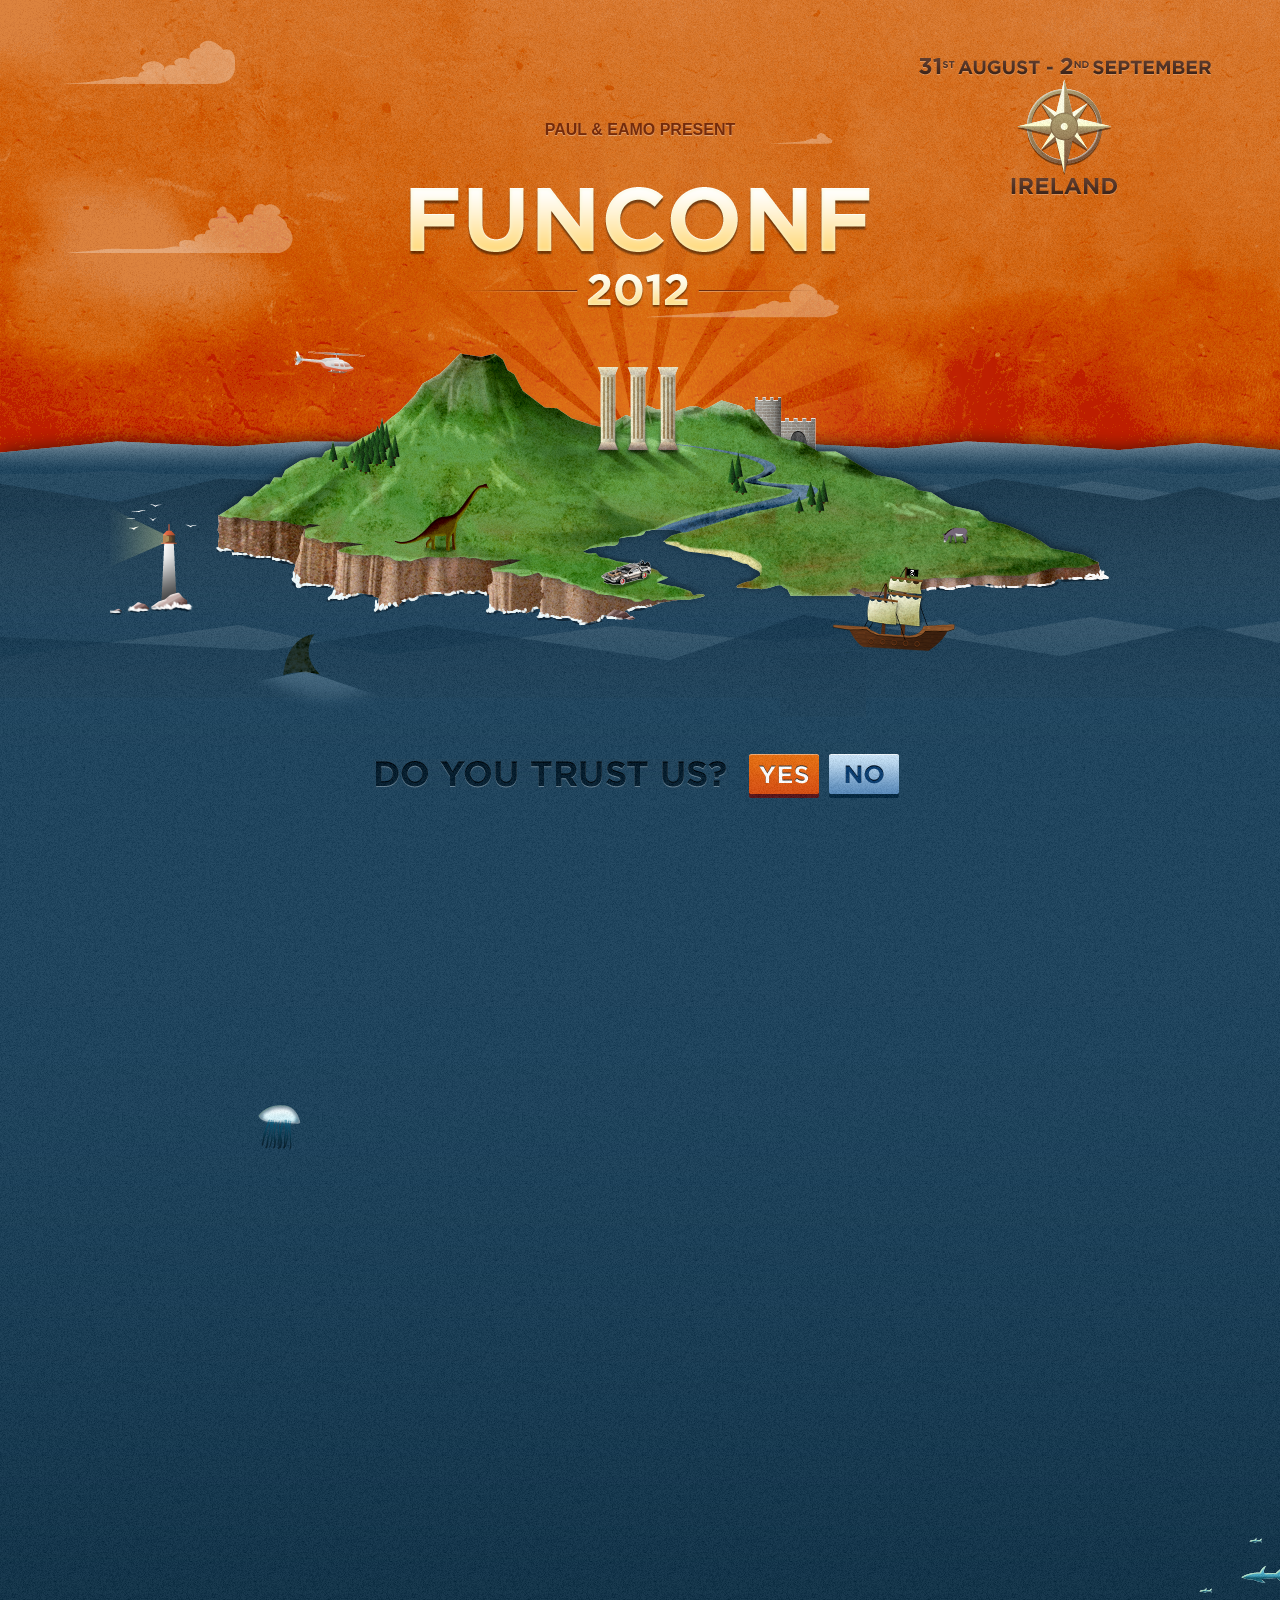
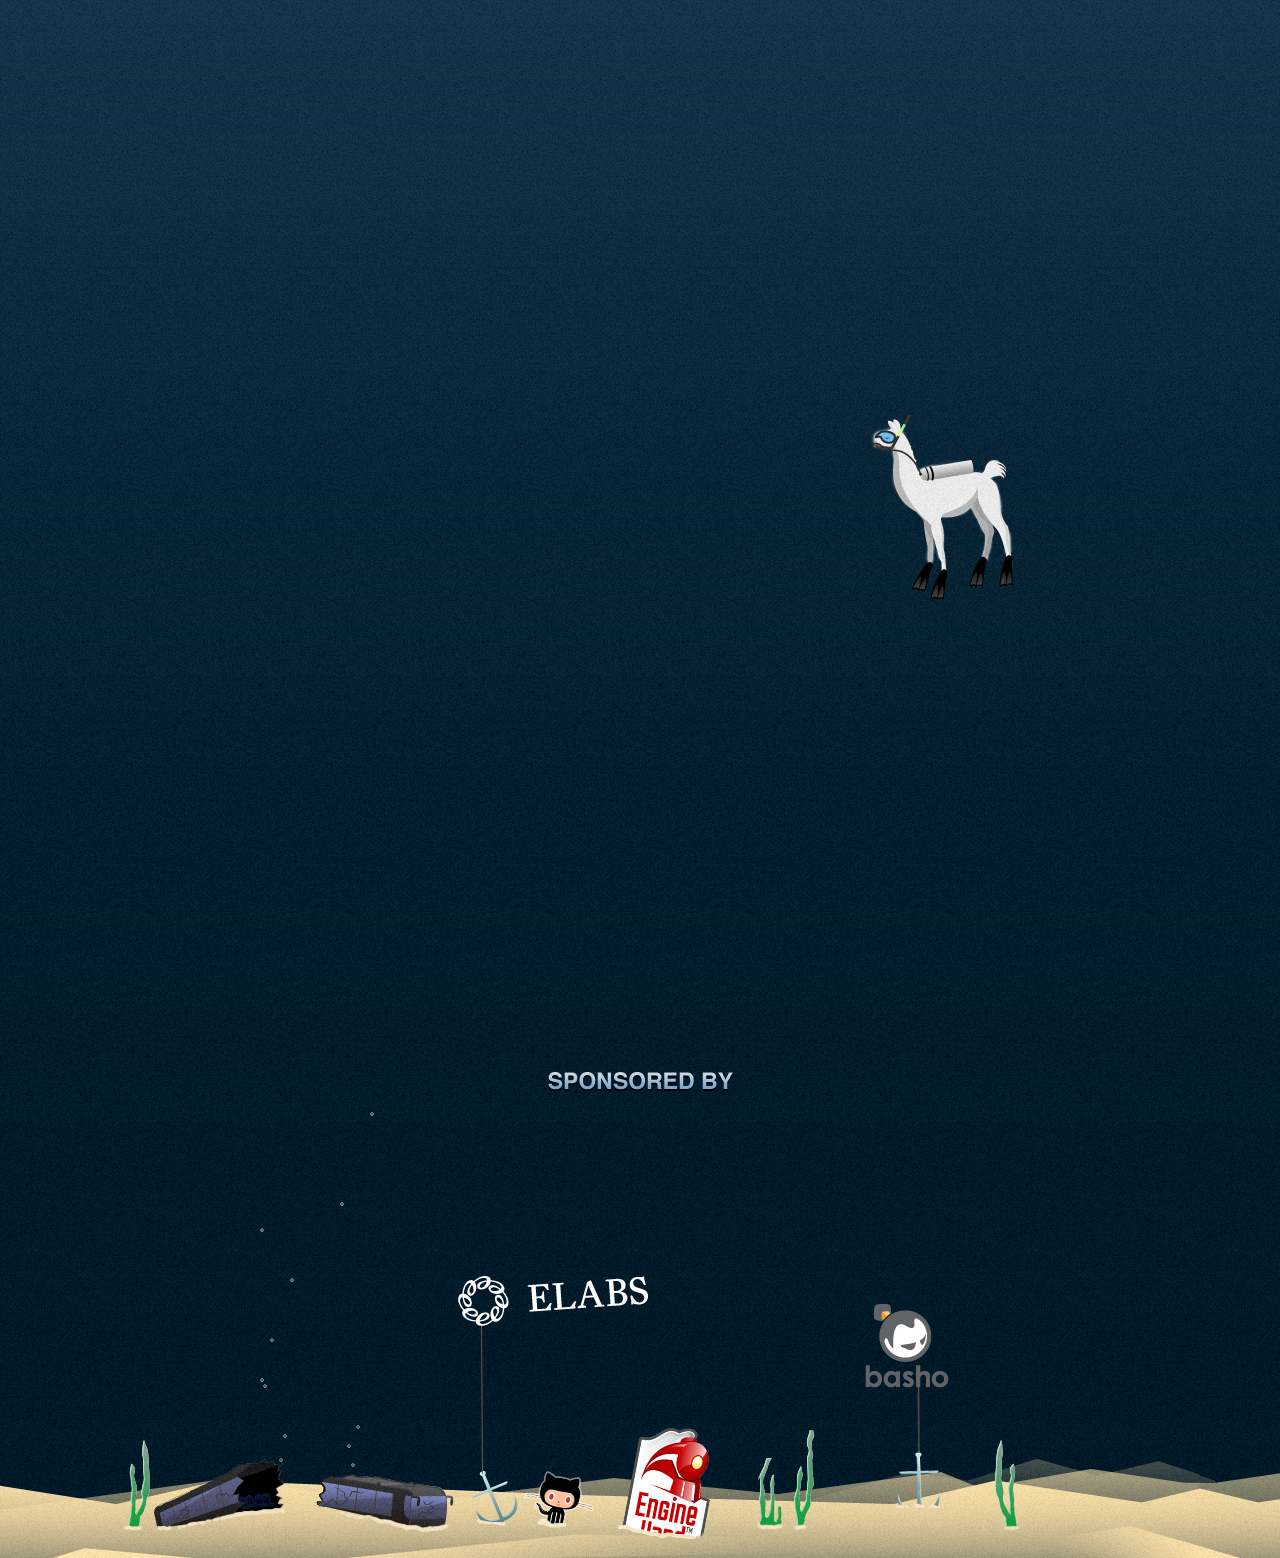
==== commit 500ebe72: "added basho logo to sponsors" ====
--- a/index.html
+++ b/index.html
@@ -14,7 +14,7 @@
   |__|      \______/  |__| \__|  \______| \______/  |__| \__| |__|        |__| |__| |__|
   
   Ireland, 31st August to 2nd September 2012
-  Tickets: https://tito.io/:funconf-iii
+  Tickets: https://tito.io/funconf/iii
   
   We <3 @voodootikigod
   
@@ -29,7 +29,7 @@
 
   <meta name="viewport" content="width=device-width">
 
-  <link rel="stylesheet" href="css/style.css">
+  <link rel="stylesheet" href="css/style-main-i.css">
 
   <script src="js/libs/modernizr-2.5.0.min.js"></script>
 </head>
@@ -102,6 +102,8 @@
       <img id="octocat-sand" src="im/octocat-sand.png" />
       <img id="elabs-anchor" src="im/elabs-anchor.png" />
       <a id="elabs" href="http://elabs.se/"><img src="im/elabs.png" alt="Elabs logo" /></a>
+      <img id="basho-anchor" src="im/basho-anchor.png" />
+      <a id="basho" href="http://basho.com/"><img src="im/basho.png" alt="Basho logo" /></a>
       <img id="sand" src="im/sand.png" alt="" />
     </div>
   
@@ -110,10 +112,10 @@
   <script src="//ajax.googleapis.com/ajax/libs/jquery/1.7.1/jquery.min.js"></script>
   <script>window.jQuery || document.write('<script src="js/libs/jquery-1.7.1.min.js"><\/script>')</script>
   
-  <script src="https://tito.io/:funconf-iii.js"></script>
+  <script src="https://tito.io/funconf/funconf-iii.js?version=1"></script>
 
   <script src="js/plugins.js"></script>
-  <script src="js/script.js"></script>
+  <script src="js/script-main.js"></script>
   
   <!-- Analytics -->
   <script type="text/javascript">
--- a/css/style-main-i.css
+++ b/css/style-main-i.css
@@ -0,0 +1,1386 @@
+/* HTML5 ✰ Boilerplate
+ * ==|== normalize ==========================================================
+ */
+
+article, aside, details, figcaption, figure, footer, header, hgroup, nav, section { display: block; }
+audio, canvas, video { display: inline-block; *display: inline; *zoom: 1; }
+audio:not([controls]) { display: none; }
+[hidden] { display: none; }
+
+html { font-size: 100%; overflow-y: scroll; -webkit-text-size-adjust: 100%; -ms-text-size-adjust: 100%; }
+body { margin: 0; font-size: 13px; line-height: 1.231; }
+body, button, input, select, textarea { font-family: sans-serif; color: #222; }
+
+::-moz-selection { background: #c56f3e; color: #fff; text-shadow: none; }
+::selection { background: #c56f3e; color: #fff; text-shadow: none; }
+
+a { color: #00e; }
+a:visited { color: #551a8b; }
+a:hover { color: #06e; }
+a:focus { outline: thin dotted; }
+a:hover, a:active { outline: 0; }
+
+abbr[title] { border-bottom: 1px dotted; }
+b, strong { font-weight: bold; }
+blockquote { margin: 1em 40px; }
+dfn { font-style: italic; }
+hr { display: block; height: 1px; border: 0; border-top: 1px solid #ccc; margin: 1em 0; padding: 0; }
+ins { background: #ff9; color: #000; text-decoration: none; }
+mark { background: #ff0; color: #000; font-style: italic; font-weight: bold; }
+pre, code, kbd, samp { font-family: monospace, monospace; _font-family: 'courier new', monospace; font-size: 1em; }
+pre { white-space: pre; white-space: pre-wrap; word-wrap: break-word; }
+q { quotes: none; }
+q:before, q:after { content: ""; content: none; }
+small { font-size: 85%; }
+sub, sup { font-size: 75%; line-height: 0; position: relative; vertical-align: baseline; }
+sup { top: -0.5em; }
+sub { bottom: -0.25em; }
+ul, ol { margin: 1em 0; padding: 0 0 0 40px; }
+dd { margin: 0 0 0 40px; }
+nav ul, nav ol { list-style: none; list-style-image: none; margin: 0; padding: 0; }
+img { border: 0; -ms-interpolation-mode: bicubic; vertical-align: middle; }
+svg:not(:root) { overflow: hidden; }
+figure { margin: 0; }
+
+form { margin: 0; }
+fieldset { border: 0; margin: 0; padding: 0; }
+label { cursor: pointer; }
+legend { border: 0; *margin-left: -7px; padding: 0; }
+button, input, select, textarea { font-size: 100%; margin: 0; vertical-align: baseline; *vertical-align: middle; }
+button, input { line-height: normal; *overflow: visible; }
+table button, table input { *overflow: auto; }
+button, input[type="button"], input[type="reset"], input[type="submit"] { cursor: pointer; -webkit-appearance: button; }
+input[type="checkbox"], input[type="radio"] { box-sizing: border-box; }
+input[type="search"] { -webkit-appearance: textfield; -moz-box-sizing: content-box; -webkit-box-sizing: content-box; box-sizing: content-box; }
+input[type="search"]::-webkit-search-decoration { -webkit-appearance: none; }
+button::-moz-focus-inner, input::-moz-focus-inner { border: 0; padding: 0; }
+textarea { overflow: auto; vertical-align: top; resize: vertical; }
+input:valid, textarea:valid {  }
+input:invalid, textarea:invalid { background-color: #f0dddd; }
+
+table { border-collapse: collapse; border-spacing: 0; }
+td { vertical-align: top; }
+
+/* ==|== animation keyframes ================================================
+   ========================================================================== */
+
+@-webkit-keyframes kf-burst {
+  from {-webkit-transform:rotate(0deg);}
+  to {-webkit-transform:rotate(360deg);}
+}
+
+@-moz-keyframes kf-burst {
+  from {-moz-transform:rotate(0deg);}
+  to {-moz-transform:rotate(360deg);}
+}
+
+@-webkit-keyframes kf-bubbles {
+  from {top:-275px; opacity:0;}
+  20% {opacity:1;}
+  75% {opacity:0;}
+  to {top:-495px;opacity:0;}
+}
+
+@-moz-keyframes kf-bubbles {
+  from {top:-275px; opacity:0;}
+  20% {opacity:1;}
+  75% {opacity:0;}
+  to {top:-495px;opacity:0;}
+}
+
+@-webkit-keyframes kf-cloud-big {
+  from {left:50%;}
+  to {left:100%;}
+}
+
+@-moz-keyframes kf-cloud-big {
+  from {left:50%;}
+  to {left:100%;}
+}
+
+@-webkit-keyframes kf-cloud-bigger {
+  from {left:5%;}
+  to {left:100%;}
+}
+
+@-moz-keyframes kf-cloud-bigger {
+  from {left:5%;}
+  to {left:100%;}
+}
+
+@-webkit-keyframes kf-cloud-medium {
+  from {left:20%;}
+  to {left:100%;}
+}
+
+@-moz-keyframes kf-cloud-medium {
+  from {left:20%;}
+  to {left:100%;}
+}
+
+@-webkit-keyframes kf-cloud-small {
+  from {left:60%;}
+  to {left:100%;}
+}
+
+@-moz-keyframes kf-cloud-small {
+  from {left:60%;}
+  to {left:100%;}
+}
+
+@-webkit-keyframes kf-delorean {
+  from {margin-left:-40px;top:55px;}
+  50% {margin-left:-40px;top:20px;}
+  to {margin-left:-1500px;top:-170px;}
+}
+
+@-moz-keyframes kf-delorean {
+  from {margin-left:-40px;top:55px;}
+  50% {margin-left:-40px;top:20px;}
+  to {margin-left:-1500px;top:-170px;}
+}
+
+@-webkit-keyframes kf-delorean2 {
+  from {margin-left:-100%;}
+  80% {margin-left:-100%;top:350px;}
+  to {margin-left:100%;top:150px;}
+}
+
+@-moz-keyframes kf-delorean2 {
+  from {margin-left:-100%;}
+  80% {margin-left:-100%;top:350px;}
+  to {margin-left:100%;top:150px;}
+}
+
+@-webkit-keyframes kf-delorean-container {
+  from {z-index:0;}
+  20% {z-index:2000;}
+  80% {z-index:2000;}
+  to {z-index:0;}
+}
+
+@-moz-keyframes kf-delorean-container {
+  from {z-index:0;}
+  20% {z-index:2000;}
+  80% {z-index:2000;}
+  to {z-index:0;}
+}
+
+@-webkit-keyframes kf-delorean-shadow {
+  from {margin-left:-35px;}
+  50% {margin-left:-35px;}
+  to {margin-left:-1500px;}
+}
+
+@-moz-keyframes kf-delorean-shadow {
+  from {margin-left:-35px;}
+  50% {margin-left:-35px;}
+  to {margin-left:-1500px;}
+}
+
+@-webkit-keyframes kf-elabs {
+  from {-webkit-transform:rotate(0deg);-webkit-transform-origin: 0 100%;}
+  to {-webkit-transform:rotate(-5deg);-webkit-transform-origin: 0 100%;}
+}
+
+@-moz-keyframes kf-elabs {
+  from {-moz-transform:rotate(0deg);-moz-transform-origin: 0 100%;}
+  to {-moz-transform:rotate(-5deg);-moz-transform-origin: 0 100%;}
+}
+
+@-webkit-keyframes kf-basho {
+  from {top:-120px;}
+  50% {top:-110px;}
+  to {top:-120px;}
+}
+
+@-moz-keyframes kf-basho {
+  from {top:-120px;}
+  50% {top:-110px;}
+  to {top:-120px;}
+}
+
+@-webkit-keyframes kf-fadeout {
+  from {opacity:1;}
+  90% {opacity:1;}
+  to {opacity:0;}
+}
+
+@-moz-keyframes kf-fadeout {
+  from {opacity:1;}
+  90% {opacity:1;}
+  to {opacity:0;}
+}
+
+@-webkit-keyframes kf-fish {
+  from {right:-20%;}
+  to {right:120%;}
+}
+
+@-moz-keyframes kf-fish {
+  from {right:-20%;}
+  to {right:120%;}
+}
+
+@-webkit-keyframes kf-helicopter {
+  from {top:350px;}
+  50% {top:345px;}
+  to {top:350px;}
+}
+
+@-moz-keyframes kf-helicopter {
+  from {top:350px;}
+  50% {top:345px;}
+  to {top:350px;}
+}
+
+@-webkit-keyframes kf-jellyfish {
+  from {top:595px;}
+  50% {top:600px;}
+  to {top:605px;}
+}
+
+@-moz-keyframes kf-jellyfish {
+  from {top:595px;}
+  50% {top:600px;}
+  to {top:605px;}
+}
+
+@-webkit-keyframes kf-lighthouse-light {
+  from {-webkit-transform:rotateY(0deg);}
+  to {-webkit-transform:rotateY(360deg);}
+}
+
+@-moz-keyframes kf-lighthouse-light {
+  from {-moz-transform:rotateY(0deg);}
+  to {-moz-transform:rotateY(360deg);}
+}
+
+@-webkit-keyframes kf-llama {
+  from {top:1510px;}
+  50% {top:1520px;}
+  to {top:1510px;}
+}
+
+@-moz-keyframes kf-llama {
+  from {top:1510px;}
+  50% {top:1520px;}
+  to {top:1510px;}
+}
+
+@-webkit-keyframes kf-llama-bubbles {
+  from {top:1346px; opacity:0;}
+  20% {opacity:1;}
+  75% {opacity:0;}
+  to {top:1206px;opacity:0;}
+}
+
+@-moz-keyframes kf-llama-bubbles {
+  from {top:1300px;opacity:0;}
+  10% {opacity:1;}
+  75% {opacity:0;}
+  to {top:1106px;opacity:0;}
+}
+
+@-webkit-keyframes kf-shake {
+  from {margin-left:-468px;top:-230px;}
+  50% {margin-left:-470px;top:-231px;}
+  to {margin-left:-466px;top:-230px;}
+}
+
+@-moz-keyframes kf-shake {
+  from {margin-left:-468px;top:-230px;}
+  50% {margin-left:-470px;top:-231px;}
+  to {margin-left:-466px;top:-230px;}
+}
+
+@-webkit-keyframes kf-smoke {
+  from {top:-130px;opacity:1;}
+  90% {opacity:1;}
+  to {top:-210px;opacity:0;}
+}
+
+@-moz-keyframes kf-smoke {
+  from {top:-130px;opacity:1;}
+  90% {opacity:1;}
+  to {top:-210px;opacity:0;}
+}
+
+@-webkit-keyframes kf-shake2 {
+  from {margin-left:-40px;}
+  50% {margin-left:-42px;}
+  to {margin-left:-38px;}
+}
+
+@-moz-keyframes kf-shake2 {
+  from {margin-left:-40px;}
+  50% {margin-left:-42px;}
+  to {margin-left:-38px;}
+}
+
+@-webkit-keyframes kf-ship {
+  from {-webkit-transform:rotate(0deg);}
+  25% {-webkit-transform:rotate(-5deg);}
+  75% {-webkit-transform:rotate(0deg);}
+  to {-webkit-transform:rotate(5deg);}
+}
+
+@-moz-keyframes kf-ship {
+  from {-moz-transform:rotate(0deg);}
+  25% {-moz-transform:rotate(-5deg);}
+  75% {-moz-transform:rotate(0deg);}
+  to {-moz-transform:rotate(5deg);}
+}
+
+@-webkit-keyframes kf-tentacle {
+  from {top:139px;-webkit-transform:rotate(0deg);}
+  80% {top:139px;-webkit-transform:rotate(0deg);}
+  90% {top:49px;-webkit-transform:rotate(0deg);}
+  99% {top:49px;-webkit-transform:rotate(0deg);}
+  to {top:49px;-webkit-transform:rotate(5deg);}
+}
+
+@-moz-keyframes kf-tentacle {
+  from {top:139px;-moz-transform:rotate(0deg);}
+  80% {top:139px;-moz-transform:rotate(0deg);}
+  90% {top:49px;-moz-transform:rotate(0deg);}
+  99% {top:49px;-moz-transform:rotate(0deg);}
+  to {top:49px;-moz-transform:rotate(5deg);}
+}
+
+@-webkit-keyframes kf-ticket {
+  from {top:280px;opacity:0;}
+  50% {top:280px;opacity:0;}
+  51% {opacity:1;}
+  to {top:-170px;}
+}
+
+@-moz-keyframes kf-ticket {
+  from {top:280px;opacity:0;}
+  50% {top:280px;opacity:0;}
+  51% {opacity:1;}
+  to {top:-170px;}
+}
+
+@-webkit-keyframes kf-ticket-waves {
+  from {opacity:0;}
+  to {opacity:1;}
+}
+
+@-moz-keyframes kf-ticket-waves {
+  from {opacity:0;}
+  to {opacity:1;}
+}
+
+@-webkit-keyframes kf-wash {
+  from {opacity:0;}
+  80% {opacity:1;}
+  to {opacity:0;}
+}
+
+@-moz-keyframes kf-wash {
+  from {opacity:0;}
+  80% {opacity:1;}
+  to {opacity:0;}
+}
+
+@-webkit-keyframes kf-whiteout {
+  from {opacity:0;z-index:1000;}
+  5% {opacity:.2;}
+  10% {opacity:0;}
+  20% {opacity:.4;}
+  30% {opacity:.2;}
+  50% {opacity:1;}
+  to {opacity:1;z-index:1000;}
+}
+
+@-moz-keyframes kf-whiteout {
+  from {opacity:0;z-index:1000;}
+  5% {opacity:.2;}
+  10% {opacity:0;}
+  20% {opacity:.4;}
+  30% {opacity:.2;}
+  50% {opacity:1;}
+  to {opacity:1;z-index:1000;}
+}
+
+@-webkit-keyframes kf-whiteout-full {
+  from {opacity:0;z-index:1000;}
+  90% {opacity:1;}
+  95% {opacity:1;z-index:1000;}
+  to {opacity:0;z-index:0;}
+}
+
+@-moz-keyframes kf-whiteout-full {
+  from {opacity:0;z-index:1000;}
+  80% {opacity:1;}
+  90% {opacity:1;z-index:1000;}
+  to {opacity:0;z-index:0;}
+}
+
+
+/* ==|== primary styles =====================================================
+   ========================================================================== */
+   
+html, body {
+  background: #c56f3e;
+  height: 100%;
+  margin: 0;
+  padding: 0;
+}
+
+#container {
+  height: 3158px;
+  min-width: 1100px;
+  overflow: hidden;
+  width: 100%;
+}
+
+#whiteout {
+  background: transparent -moz-radial-gradient(#fff, #fff 50%, transparent) no-repeat scroll 0 -1070px;
+  background: transparent -webkit-radial-gradient(#fff, #fff 50%, transparent) no-repeat scroll 0 -1070px;
+  height: 3158px;
+  left: 0;
+  min-width: 1100px;
+  opacity: 0;
+  position: absolute;
+  top: 0;
+  width: 100%;
+  z-index: 0;
+}
+
+#whiteout-full {
+  background: #fff;
+  height: 3158px;
+  left: 0;
+  min-width: 1100px;
+  opacity: 0;
+  position: absolute;
+  top: 0;
+  width: 100%;
+  z-index: 0;
+}
+
+#sky {
+  background: transparent url(../im/sky-long.gif) repeat-x scroll 0 0;
+  height: 453px;
+  overflow: hidden;
+  position: relative;
+  z-index: 1;
+}
+
+#sky p, #sky p a, #sky p a:hover, #sky p a:visited {
+  color: #742b0b;
+  font-size: 16px;
+  font-weight: bold;
+  margin-top: 120px;
+  position: relative;
+  text-align: center;
+  text-decoration: none;
+  text-shadow: 0 1px 1px rgba(255,255,255,0.4);
+  text-transform: uppercase;
+  z-index: 18;
+}
+
+#sky h1 {
+  left: 50%;
+  margin: 0 0 0 -238px;
+  position: absolute;
+  top: 180px;
+  z-index: 20;
+}
+
+#sky #compass {
+  position: absolute;
+  right: 5%;
+  top: 50px;
+  z-index: 19;
+}
+
+#sky #burst {
+  display: block;
+  left: 50%;
+  margin: 0 0 0 -394px;
+  position: absolute;
+  top: 60px;
+  z-index: 2;
+  
+  /* animation */
+    -webkit-animation-name: kf-burst;
+    -moz-animation-name: kf-burst;
+    -webkit-animation-duration: 200s;
+    -moz-animation-duration: 200s;
+    -webkit-animation-iteration-count: infinite;
+    -moz-animation-iteration-count: infinite;
+    -webkit-animation-timing-function: linear;
+    -moz-animation-timing-function: linear;
+}
+
+.clouds {
+   /* animation */
+  -webkit-animation-duration: 700s;
+  -moz-animation-duration: 700s;
+  -webkit-animation-iteration-count: infinite;
+  -moz-animation-iteration-count: infinite;
+  -webkit-animation-timing-function: linear;
+  -moz-animation-timing-function: linear;
+}
+
+#sky #cloud-medium {
+   left: 5%;
+   position: absolute;
+   top: 40px;
+   z-index: 3;
+   
+   /* animation */
+     -webkit-animation-name: kf-cloud-medium;
+     -moz-animation-name: kf-cloud-medium;
+}
+
+#sky #cloud-small {
+   left: 60%;
+   position: absolute;
+   top: 130px;
+   z-index: 3;
+   
+   /* animation */
+     -webkit-animation-name: kf-cloud-small;
+     -moz-animation-name: kf-cloud-small;
+}
+
+#sky #cloud-bigger {
+   left: 5%;
+   position: absolute;
+   top: 200px;
+   z-index: 3;
+   
+   /* animation */
+     -webkit-animation-name: kf-cloud-bigger;
+     -moz-animation-name: kf-cloud-bigger;
+}
+
+#sky #cloud-big {
+   left: 50%;
+   position: absolute;
+   top: 280px;
+   z-index: 3;
+   
+   /* animation */
+     -webkit-animation-name: kf-cloud-big;
+     -moz-animation-name: kf-cloud-big;
+}
+
+#sky #helicopter {
+  left: 50%;
+  margin-left: -350px;
+  position: absolute;
+  top: 350px;
+  
+  /* animation */
+    -webkit-animation-name: kf-helicopter;
+    -moz-animation-name: kf-helicopter;
+    -webkit-animation-duration: 5s;
+    -moz-animation-duration: 5s;
+    -webkit-animation-iteration-count: infinite;
+    -moz-animation-iteration-count: infinite;
+    -webkit-animation-timing-function: linear;
+    -moz-animation-timing-function: linear;
+}
+
+#horizon {
+  background: transparent url(../im/horizon.png) repeat-x scroll 0 0;
+  height: 82px;
+  margin-top: -30px;
+  margin-bottom: -1px;
+  position: relative;
+  z-index: 10;
+}
+
+#sea {
+  background: transparent url(../im/sea-slice.png) repeat-x scroll 0 0;
+  height: 2521px;
+  margin: 0 0 -1px 0;
+  position: relative;
+  z-index: 10;
+}
+
+.lighthouse-cluster  {
+  position: absolute;
+  left: 50%;
+  margin-left: -530px;
+  z-index: 20;
+}
+
+#lighthouse-wash {
+  /* animation */
+    -webkit-animation-name: kf-wash;
+    -moz-animation-name: kf-wash;
+    -webkit-animation-duration: 5s;
+    -moz-animation-duration: 5s;
+    -webkit-animation-iteration-count: infinite;
+    -moz-animation-iteration-count: infinite;
+    -webkit-animation-timing-function: linear;
+    -moz-animation-timing-function: linear;
+}
+
+#lighthouse-light {
+  /* animation */
+    -webkit-animation-name: kf-lighthouse-light;
+    -moz-animation-name: kf-lighthouse-light;
+    -webkit-animation-duration: 10s;
+    -moz-animation-duration: 10s;
+    -webkit-animation-iteration-count: infinite;
+    -moz-animation-iteration-count: infinite;
+    -webkit-animation-timing-function: linear;
+    -moz-animation-timing-function: linear;
+}
+
+#the-island, #the-island-wash {
+  left: 50%;
+  margin-left: -468px;
+  position: absolute;
+  top: -230px;
+  z-index: 50;
+}
+
+#smoke {
+  left: 50%;
+  margin-left: -180px;
+  opacity: 0;
+  position: absolute;
+  top: -130px;
+  
+  /* animation */
+    -webkit-animation-name: kf-smoke;
+    -moz-animation-name: kf-smoke;
+    -webkit-animation-duration: 8s;
+    -moz-animation-duration: 8s;
+    -webkit-animation-iteration-count: infinite;
+    -moz-animation-iteration-count: infinite;
+    -webkit-animation-timing-function: linear;
+    -moz-animation-timing-function: linear;
+}
+
+#the-island-wash {
+  /* animation */
+    -webkit-animation-name: kf-wash;
+    -moz-animation-name: kf-wash;
+    -webkit-animation-duration: 5s;
+    -moz-animation-duration: 5s;
+    -webkit-animation-iteration-count: infinite;
+    -moz-animation-iteration-count: infinite;
+    -webkit-animation-timing-function: linear;
+    -moz-animation-timing-function: linear;
+}
+
+#ship {
+  position: absolute;
+  left: 50%;
+  margin-left: 190px;
+  top: 60px;
+  z-index: 52;
+  
+  /* animation */
+    -webkit-animation-name: kf-ship;
+    -moz-animation-name: kf-ship;
+    -webkit-animation-duration: 10s;
+    -moz-animation-duration: 10s;
+    -webkit-animation-iteration-count: infinite;
+    -moz-animation-iteration-count: infinite;
+    -webkit-animation-timing-function: linear;
+    -moz-animation-timing-function: linear;
+    -webkit-animation-direction: alternate;
+    -moz-animation-direction: alternate;
+}
+
+#tentacle {
+  position: absolute;
+  left: 50%;
+  margin-left: 150px;
+  top: 139px;
+  z-index: 50;
+  
+  /* animation */
+    -webkit-animation-name: kf-tentacle;
+    -moz-animation-name: kf-tentacle;
+    -webkit-animation-duration: 8s;
+    -moz-animation-duration: 8s;
+    -webkit-animation-iteration-count: infinite;
+    -moz-animation-iteration-count: infinite;
+    -webkit-animation-timing-function: linear;
+    -moz-animation-timing-function: linear;
+    -webkit-animation-direction: alternate;
+    -moz-animation-direction: alternate;
+}
+
+#tentacle-sea {
+  position: absolute;
+  left: 50%;
+  margin-left: 140px;
+  top: 128px;
+  z-index: 51;
+}
+
+#delorean {
+  left: 50%;
+  margin-left: -40px;
+  position: absolute;
+  top: 55px;
+  z-index: 100;
+}
+
+#delorean-shadow {
+  left: 50%;
+  margin-left: -35px;
+  position: absolute;
+  top: 68px;
+  z-index: 99;
+}
+
+#delorean-container {
+  height: 450px;
+  left: 0;
+  min-width: 1100px;
+  overflow: hidden;
+  position: absolute;
+  top: 0;
+  width: 100%;
+  z-index: 0;
+}
+
+#delorean2 {
+  left: 50%;
+  margin-left: -100%;
+  position: absolute;
+  top: 250px;
+  z-index: 1200;
+}
+
+#waves {
+  background: transparent url(../im/waves.png) repeat-x scroll 0 0;
+  height: 224px;
+  position: relative;
+  top: -30px;
+  z-index: 10;
+}
+
+#fin {
+  left: 15%;
+  position: relative;
+  top: 150px;
+}
+
+#yes-no {
+  left: 50%;
+  margin-left: -267px;
+  position: absolute;
+  top: 250px;
+  z-index: 300;
+}
+
+#yes-no img {
+  float: left;
+  padding: 5px 20px 0 0;
+}
+
+#yes, #no {
+  display: inline-block;
+  float: left;
+  height: 44px;
+  width: 70px;
+}
+
+#yes {
+  background: transparent url(../im/yes-no.png) no-repeat scroll 0 -41px;
+  margin-right: 10px;
+}
+
+#yes:active {
+  background: transparent url(../im/yes-no.png) no-repeat scroll 0 0;
+  height: 41px;
+  position: relative;
+  top: 3px;
+}
+
+#no {
+  background: transparent url(../im/yes-no.png) no-repeat scroll -70px -41px;
+}
+
+#no:active {
+  background: transparent url(../im/yes-no.png) no-repeat scroll -70px 0;
+  height: 41px;
+  position: relative;
+  top: 3px
+}
+
+#tickets {
+  background: transparent url(../im/ticket-main.png) no-repeat scroll 0 0;
+  left: 50%;
+  height: 454px;
+  opacity: 0;
+  position: absolute;
+  margin-left: -290px;
+  top: 280px;
+  width: 580px;
+  z-index: 100;
+}
+
+#tickets p {
+  color: #4c431c;
+  font-size: 1.1em;
+  font-weight: bold;
+  text-align: center;
+  text-shadow: 0 1px 0 rgba(255,255,255,0.5);
+  text-transform: uppercase;
+  width: 400px;
+}
+
+.unavailable {
+  margin: 7px auto;
+  display: block;
+  width: 430px;
+  float: none;
+}
+
+#tickets p, .unavailable {
+  color: #4c431c;
+  font-size: 1.0em;
+  font-weight: bold;
+  text-align: center;
+  text-shadow: 0 1px 0 rgba(255,255,255,0.5);
+  text-transform: uppercase;
+  width: 400px;
+}
+
+#tickets > p {
+  margin: 300px auto 0;
+}
+
+#tickets #tito-register-form {
+  left: 50%;
+  margin-left: -250px;
+  position: absolute;
+  top: 370px;
+  width: 500px;
+}
+
+#tickets #tito-register-form p {
+  margin: 20px auto 0;
+}
+
+#tickets #tito-register-form .ticket-name {
+  display: none;
+}
+
+#tickets #tito-register-form .tickets-purchase-wrap dl.ticket,
+#tickets #tito-register-form .tickets-purchase-wrap dl.ticket dt,
+#tickets #tito-register-form .tickets-purchase-wrap dl.ticket dd,
+#tickets #tito-register-form .tickets-purchase-wrap > div,
+#tickets #tito-register-form .tickets-purchase-wrap > div > input {
+  float: left;
+  margin: 0;
+  padding: 0;
+}
+
+#tickets #tito-register-form .tickets-purchase-wrap fieldset.buttons {
+  float: right;
+}
+
+#tickets #tito-register-form .tickets-purchase-wrap dl.ticket dd.ticket-price:before {
+  content: "Number of tickets @";
+}
+
+#tickets #tito-register-form .tickets-purchase-wrap dl.ticket dd.ticket-price {
+  color: #4c431c;;
+  font-size: 1.3em;
+  font-weight: bold;
+  padding: 14px 20px 14px 0;
+  text-shadow: 0 1px 0 rgba(255,255,255,0.5);
+  text-transform: uppercase;
+}
+
+#tickets #tito-register-form .tickets-purchase-wrap input#ticket_0 {
+  background: transparent url(../im/ticket-quantity.png) no-repeat scroll 0 0;
+  border: none;
+  font-size: 1.5em;
+  padding: 12px 0;
+  text-align: center;
+  width: 60px;
+}
+
+#tickets #tito-register-form .tickets-purchase-wrap fieldset.buttons input {
+  background: transparent url(../im/ticket-order.png) no-repeat scroll 0 -41px;
+  border: none;
+  height: 44px;
+  text-indent: -99999px;
+  width: 140px;
+}
+
+#tickets #tito-register-form .tickets-purchase-wrap fieldset.buttons input:active {
+  background: transparent url(../im/ticket-order.png) no-repeat scroll 0 0;
+  height: 41px;
+  position: relative;
+  top: 3px;
+}
+
+#ticket-waves {
+  left: 50%;
+  margin-left: -600px;
+  opacity: 0;
+  position: absolute;
+  top: 248px;
+  z-index: 200;
+}
+
+#seabed {
+  background: transparent url(../im/seabed.png) repeat-x scroll 0 0;
+  bottom: 0;
+  height: 135px;
+  position: relative;
+  z-index: 10;
+}
+
+.fish {
+  position: absolute;
+  right: -20%;
+  top: 1000px;
+  
+  /* animation */
+     -webkit-animation-name: kf-fish;
+     -moz-animation-name: kf-fish;
+}
+
+#fish1 {
+  /* animation */
+    -webkit-animation-duration: 10s;
+    -moz-animation-duration: 10s;
+    -webkit-animation-delay: .5s;
+    -moz-animation-delay: .5s;
+    -webkit-animation-iteration-count: infinite;
+    -moz-animation-iteration-count: infinite;
+    -webkit-animation-timing-function: linear;
+    -moz-animation-timing-function: linear;
+}
+
+#fish2 {  
+  /* animation */
+     -webkit-animation-duration: 12s;
+     -moz-animation-duration: 12s;
+     -webkit-animation-iteration-count: infinite;
+     -moz-animation-iteration-count: infinite;
+     -webkit-animation-timing-function: linear;
+     -moz-animation-timing-function: linear;
+}
+
+#jellyfish {
+  position: absolute;
+  left: 20%;
+  top: 600px;
+  
+  /* animation */
+     -webkit-animation-name: kf-jellyfish;
+     -moz-animation-name: kf-jellyfish;
+     -webkit-animation-duration: 2s;
+     -moz-animation-duration: 2s;
+     -webkit-animation-iteration-count: infinite;
+     -moz-animation-iteration-count: infinite;
+     -webkit-animation-timing-function: linear;
+     -moz-animation-timing-function: linear;
+     -webkit-animation-direction: alternate;
+     -moz-animation-direction: alternate;
+}
+
+#llama {
+  position: absolute;
+  right: 20%;
+  top: 1500px;
+  
+  /* animation */
+     -webkit-animation-name: kf-llama;
+     -moz-animation-name: kf-llama;
+     -webkit-animation-duration: 2s;
+     -moz-animation-duration: 2s;
+     -webkit-animation-iteration-count: infinite;
+     -moz-animation-iteration-count: infinite;
+     -webkit-animation-timing-function: linear;
+     -moz-animation-timing-function: linear;
+     -webkit-animation-direction: alternate;
+     -moz-animation-direction: alternate;
+}
+
+#llama-bubbles {
+  opacity: 0;
+  position: absolute;
+  right: 20%;
+  top: 1346px;
+  
+  /* animation */
+     -webkit-animation-name: kf-llama-bubbles;
+     -moz-animation-name: kf-llama-bubbles;
+     -webkit-animation-duration: 10s;
+     -moz-animation-duration: 10s;
+     -webkit-animation-iteration-count: infinite;
+     -moz-animation-iteration-count: infinite;
+     -webkit-animation-timing-function: linear;
+     -moz-animation-timing-function: linear;
+}
+
+#sponsored-by {
+  bottom: 330px;
+  left: 50%;
+  margin-left: -97px;
+  position: absolute;
+  z-index: 50;
+}
+
+#bubbles1 {
+  left: 50%;
+  margin-left: -385px;
+  position: absolute;
+  top: -325px;
+  z-index: 51;
+}
+
+.bubbles {
+  left: 50%;
+  margin-left: -400px;
+  opacity: 0;
+  position: absolute;
+  top: -275px;
+  z-index: 50;
+
+  /* animation */
+     -webkit-animation-name: kf-bubbles;
+     -moz-animation-name: kf-bubbles;
+}
+
+#bubbles2 {
+  /* animation */
+     -webkit-animation-duration: 20s;
+     -moz-animation-duration: 20s;
+     -webkit-animation-iteration-count: infinite;
+     -moz-animation-iteration-count: infinite;
+     -webkit-animation-timing-function: linear;
+     -moz-animation-timing-function: linear;
+}
+
+#bubbles3 {
+  /* animation */
+     -webkit-animation-duration: 10s;
+     -moz-animation-duration: 10s;
+     -webkit-animation-iteration-count: infinite;
+     -moz-animation-iteration-count: infinite;
+     -webkit-animation-timing-function: linear;
+     -moz-animation-timing-function: linear;
+     -webkit-animation-delay: 5s;
+     -moz-animation-delay: 5s;
+}
+
+#elabs {
+  left: 50%;
+  margin-left: -190px;
+  position: absolute;
+  top: -152px;
+  z-index: 50;
+  
+  /* animation */
+    -webkit-animation-name: kf-elabs;
+    -moz-animation-name: kf-elabs;
+    -webkit-animation-duration: 3s;
+    -moz-animation-duration: 3s;
+    -webkit-animation-iteration-count: infinite;
+    -moz-animation-iteration-count: infinite;
+    -webkit-animation-timing-function: ease-in-out;
+    -moz-animation-timing-function: ease-in-out;
+    -webkit-animation-direction: alternate;
+    -moz-animation-direction: alternate;
+}
+
+#elabs-anchor {
+  left: 50%;
+  margin-left: -187px;
+  position: absolute;
+  top: -98px;
+  z-index: 50;
+}
+
+#basho {
+  left: 50%;
+  margin-left: 225px;
+  position: absolute;
+  top: -120px;
+  z-index: 50;
+  
+  /* animation */
+    -webkit-animation-name: kf-basho;
+    -moz-animation-name: kf-basho;
+    -webkit-animation-duration: 4s;
+    -moz-animation-duration: 4s;
+    -webkit-animation-iteration-count: infinite;
+    -moz-animation-iteration-count: infinite;
+    -webkit-animation-timing-function: ease-in-out;
+    -moz-animation-timing-function: ease-in-out;
+    -webkit-animation-direction: alternate;
+    -moz-animation-direction: alternate;
+}
+
+#basho-anchor {
+  left: 50%;
+  margin-left: 238px;
+  position: absolute;
+  top: -44px;
+  z-index: 50;
+}
+
+#octocat {
+  left: 50%;
+  margin-left: -117px;
+  position: absolute;
+  top: 45px;
+  z-index: 55;
+  -webkit-transition: top ease-in 1s;
+  -moz-transition: top ease-in 1s;
+}
+
+#octocat:hover {
+  top: -250px;
+  -webkit-transition: top ease-in 1s;
+  -moz-transition: top ease-in 1s;
+}
+
+#octocat-sand {
+  left: 50%;
+  margin-left: -106px;
+  position: absolute;
+  top: 94px;
+  z-index: 60;
+}
+
+#engineyard {
+  left: 50%;
+  margin-left: -26px;
+  position: absolute;
+  top: 0px;
+  z-index: 50;
+  -webkit-transition: top ease-in 1s;
+  -moz-transition: top ease-in 1s;
+}
+
+#engineyard:hover {
+  top: -160px;
+  -webkit-transition: top ease-in 1s;
+  -moz-transition: top ease-in 1s;
+}
+
+#engineyard-sand {
+  left: 50%;
+  margin-left: -22px;
+  position: absolute;
+  top: 100px;
+  z-index: 60;
+}
+
+#sand {
+  left: 50%;
+  margin-left: -600px;
+  position: absolute;
+  top: 6px;
+}
+
+
+.anim-shake {
+  /* animation */
+    -webkit-animation-name: kf-shake;
+    -moz-animation-name: kf-shake;
+    -webkit-animation-duration: .1s;
+    -moz-animation-duration: .1s;
+    -webkit-animation-iteration-count: 90;
+    -moz-animation-iteration-count: 90;
+    -webkit-animation-timing-function: linear;
+    -moz-animation-timing-function: linear;
+    -webkit-animation-direction: alternate;
+    -moz-animation-direction: alternate;
+}
+
+.anim-shake2 {
+  /* animation */
+    -webkit-animation-name: kf-shake2;
+    -moz-animation-name: kf-shake2;
+    -webkit-animation-duration: .1s;
+    -moz-animation-duration: .1s;
+    -webkit-animation-iteration-count: 90;
+    -moz-animation-iteration-count: 90;
+    -webkit-animation-timing-function: linear;
+    -moz-animation-timing-function: linear;
+    -webkit-animation-direction: alternate;
+    -moz-animation-direction: alternate;
+}
+
+.anim-shake-long {
+  opacity: 0 !important;
+  
+  /* animation */
+    -webkit-animation-name: kf-shake, kf-fadeout;
+    -moz-animation-name: kf-shake, kf-fadeout;
+    -webkit-animation-duration: .1s, 5s;
+    -moz-animation-duration: .1s, 5s;
+    -webkit-animation-iteration-count: 70, 1;
+    -moz-animation-iteration-count: 70, 1;
+    -webkit-animation-timing-function: linear, linear;
+    -moz-animation-timing-function: linear, linear;
+    -webkit-animation-direction: alternate;
+    -moz-animation-direction: alternate;
+}
+
+.anim-ticket-rise {
+  opacity: 1 !important;
+  top: -170px !important;
+  
+  /* animation */
+    -webkit-animation-name: kf-ticket;
+    -moz-animation-name: kf-ticket;
+    -webkit-animation-duration: 9s;
+    -moz-animation-duration: 9s;
+    -webkit-animation-iteration-count: 1;
+    -moz-animation-iteration-count: 1;
+    -webkit-animation-timing-function: ease-in;
+    -moz-animation-timing-function: ease-in;
+}
+
+.anim-ticket-waves {
+  opacity: 1 !important;
+    
+  /* animation */
+    -webkit-animation-name: kf-ticket-waves;
+    -moz-animation-name: kf-ticket-waves;
+    -webkit-animation-duration: 1s;
+    -moz-animation-duration: 1s;
+    -webkit-animation-iteration-count: 1;
+    -moz-animation-iteration-count: 1;
+    -webkit-animation-timing-function: linear;
+    -moz-animation-timing-function: linear;
+}
+
+.anim-whiteout {
+  display: block !important;
+    
+  /* animation */
+    -webkit-animation-name: kf-whiteout;
+    -moz-animation-name: kf-whiteout;
+    -webkit-animation-duration: 5s;
+    -moz-animation-duration: 5s;
+    -webkit-animation-iteration-count: 1;
+    -moz-animation-iteration-count: 1;
+    -webkit-animation-timing-function: linear;
+    -moz-animation-timing-function: linear;
+    -webkit-animation-delay: 2s;
+    -moz-animation-delay: 2s;
+}
+
+.anim-whiteout-full {
+  /* animation */
+    -webkit-animation-name: kf-whiteout-full;
+    -moz-animation-name: kf-whiteout-full;
+    -webkit-animation-duration: 8s;
+    -moz-animation-duration: 8s;
+    -webkit-animation-iteration-count: 1;
+    -moz-animation-iteration-count: 1;
+    -webkit-animation-timing-function: linear;
+    -moz-animation-timing-function: linear;
+}
+
+.anim-fadeout {
+  opacity: 0 !important;
+  
+  /* animation */
+    -webkit-animation-name: kf-fadeout;
+    -moz-animation-name: kf-fadeout;
+    -webkit-animation-duration: 5s;
+    -moz-animation-duration: 5s;
+    -webkit-animation-iteration-count: 1;
+    -moz-animation-iteration-count: 1;
+    -webkit-animation-timing-function: linear;
+    -moz-animation-timing-function: linear;
+}
+
+.anim-delorean {
+  margin-left: -1500px !important;
+  
+  /* animation */
+    -webkit-animation-name: kf-delorean;
+    -moz-animation-name: kf-delorean;
+    -webkit-animation-duration: 5s;
+    -moz-animation-duration: 5s;
+    -webkit-animation-iteration-count: 1;
+    -moz-animation-iteration-count: 1;
+    -webkit-animation-timing-function: ease-in-out;
+    -moz-animation-timing-function: ease-in-out;
+}
+
+.anim-delorean-shadow {
+  margin-left: -1500px !important;
+  
+  /* animation */
+    -webkit-animation-name: kf-delorean-shadow;
+    -moz-animation-name: kf-delorean-shadow;
+    -webkit-animation-duration: 5s;
+    -moz-animation-duration: 5s;
+    -webkit-animation-iteration-count: 1;
+    -moz-animation-iteration-count: 1;
+    -webkit-animation-timing-function: ease-in-out;
+    -moz-animation-timing-function: ease-in-out;
+}
+
+.anim-delorean-container {
+  /* animation */
+    -webkit-animation-name: kf-delorean-container;
+    -moz-animation-name: kf-delorean-container;
+    -webkit-animation-duration: 9s;
+    -moz-animation-duration: 9s;
+    -webkit-animation-iteration-count: 1;
+    -moz-animation-iteration-count: 1;
+    -webkit-animation-timing-function: ease-in;
+    -moz-animation-timing-function: ease-in;
+}
+
+.anim-delorean2 {
+  /* animation */
+    -webkit-animation-name: kf-delorean2;
+    -moz-animation-name: kf-delorean2;
+    -webkit-animation-duration: 6s;
+    -moz-animation-duration: 6s;
+    -webkit-animation-iteration-count: 1;
+    -moz-animation-iteration-count: 1;
+    -webkit-animation-timing-function: ease-in;
+    -moz-animation-timing-function: ease-in;
+}
+
+
+/* ==|== non-semantic helper classes ======================================== */
+.ir { display: block; border: 0; text-indent: -999em; overflow: hidden; background-color: transparent; background-repeat: no-repeat; text-align: left; direction: ltr; }
+.ir br { display: none; }
+.hidden { display: none !important; visibility: hidden; }
+.visually-hidden { border: 0; clip: rect(0 0 0 0); height: 1px; margin: -1px; overflow: hidden; padding: 0; position: absolute; width: 1px; }
+.visually-hidden.focusable:active, .visually-hidden.focusable:focus { clip: auto; height: auto; margin: 0; overflow: visible; position: static; width: auto; }
+.invisible { visibility: hidden; }
+.clearfix:before, .clearfix:after { content: ""; display: table; }
+.clearfix:after { clear: both; }
+.clearfix { zoom: 1; }
+
+
+/* ==|== print styles ======================================================= */
+ 
+@media print {
+  * { background: transparent !important; color: black !important; text-shadow: none !important; filter:none !important; -ms-filter: none !important; } 
+  a, a:visited { text-decoration: underline; }
+  a[href]:after { content: " (" attr(href) ")"; }
+  abbr[title]:after { content: " (" attr(title) ")"; }
+  .ir a:after, a[href^="javascript:"]:after, a[href^="#"]:after { content: ""; } 
+  pre, blockquote { border: 1px solid #999; page-break-inside: avoid; }
+  thead { display: table-header-group; }
+  tr, img { page-break-inside: avoid; }
+  img { max-width: 100% !important; }
+  @page { margin: 0.5cm; }
+  p, h2, h3 { orphans: 3; widows: 3; }
+  h2, h3 { page-break-after: avoid; }
+}
